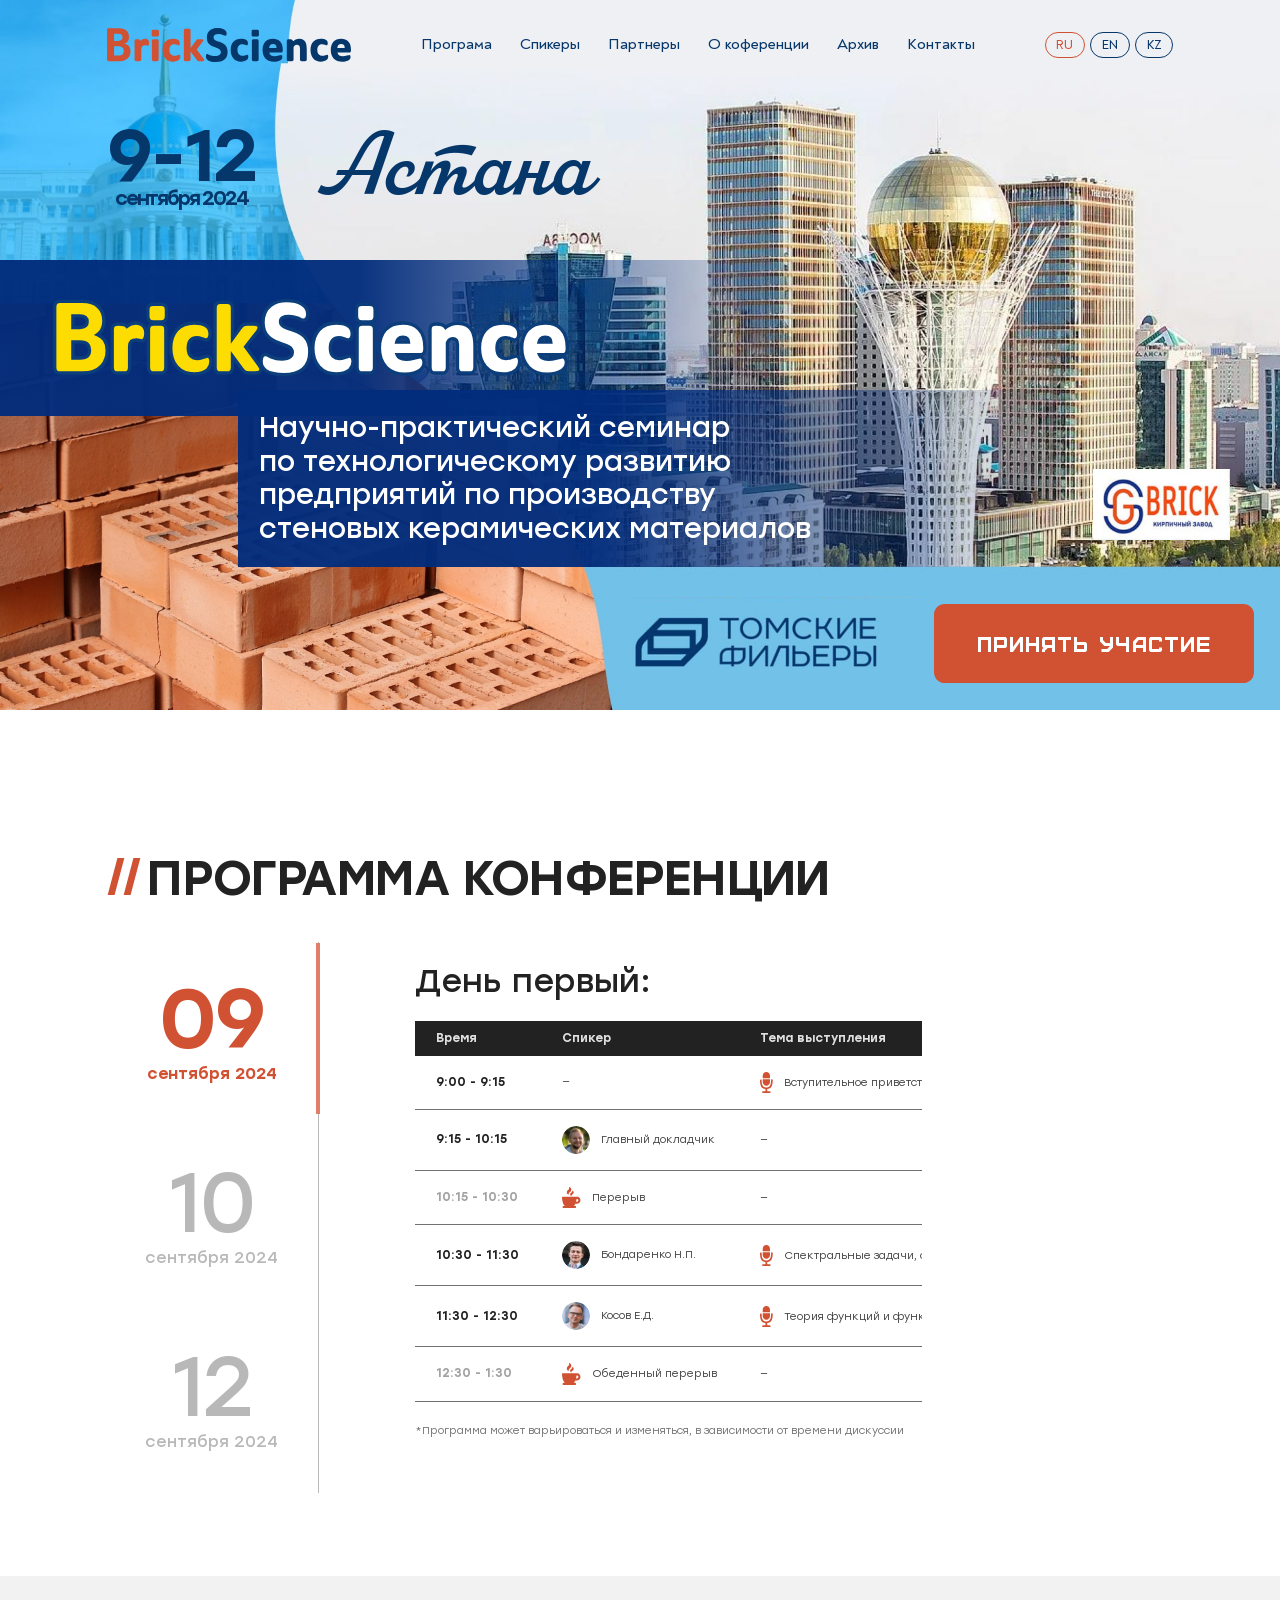
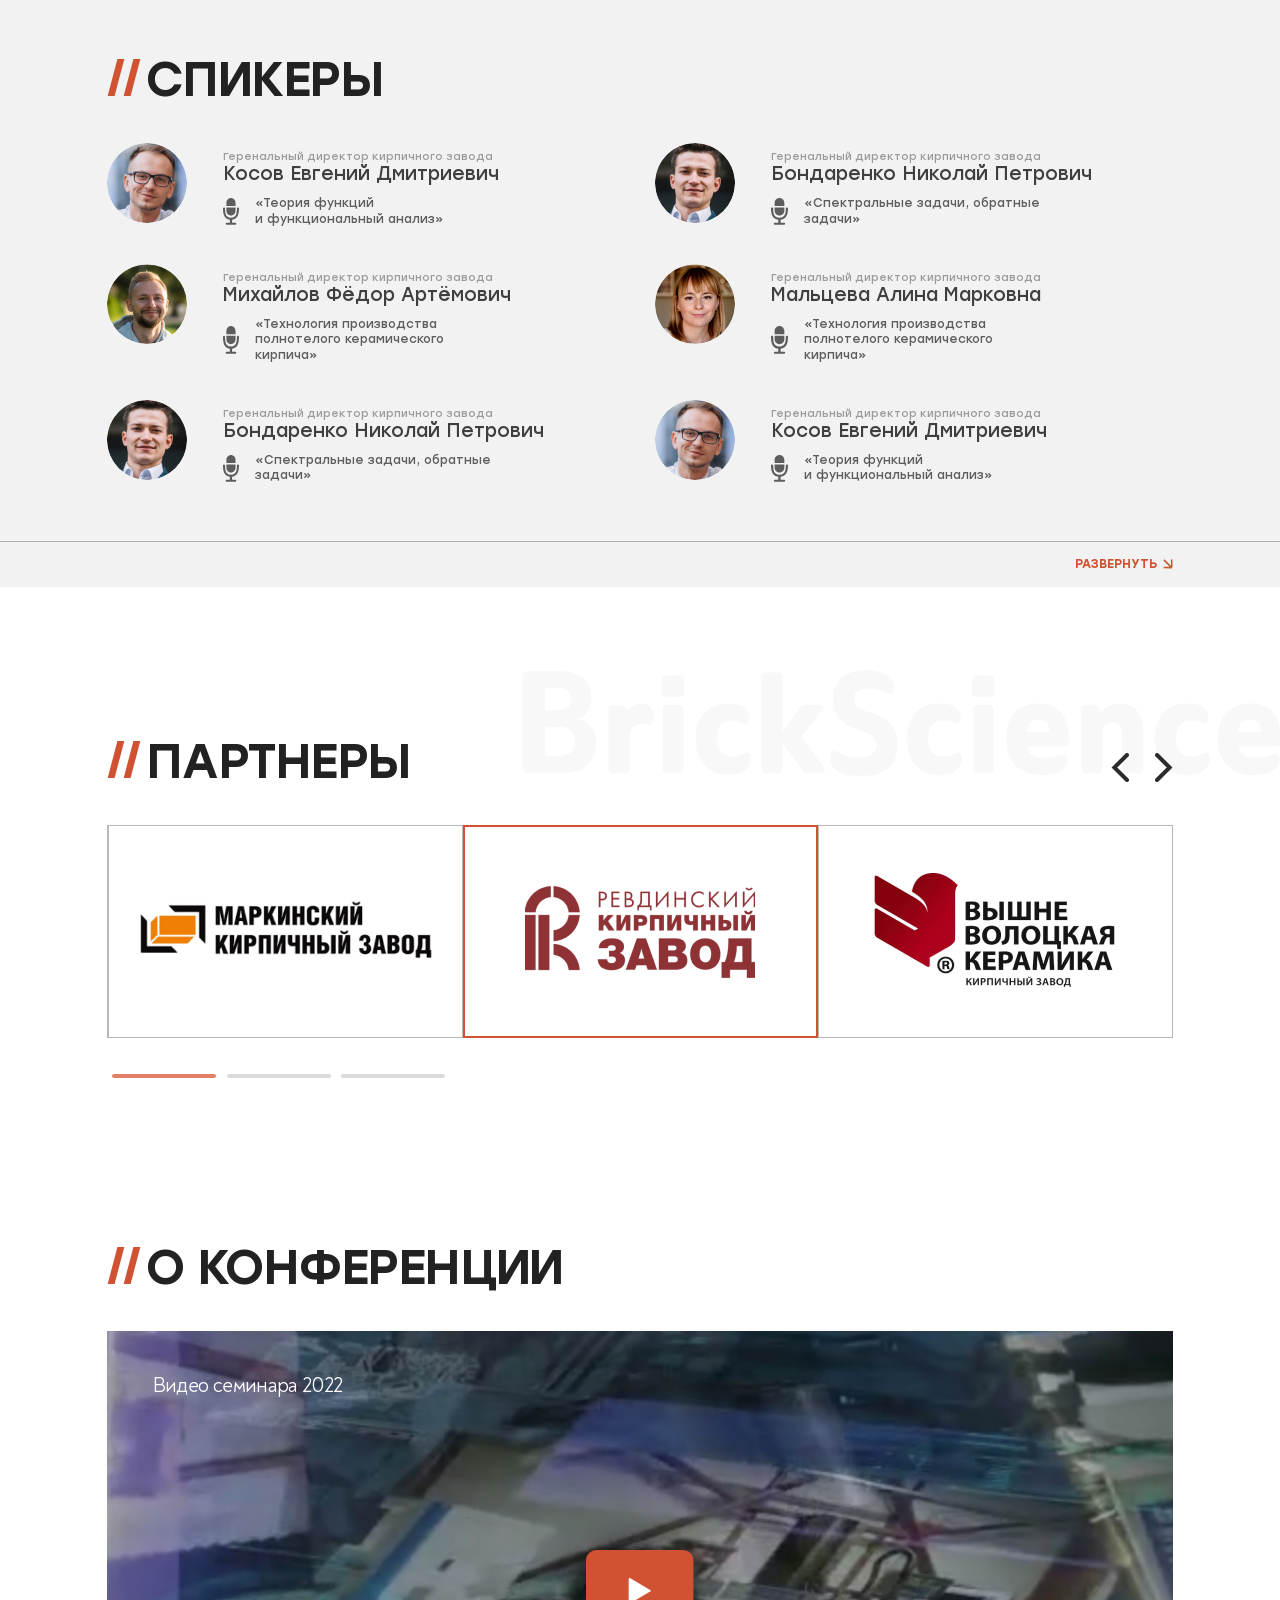
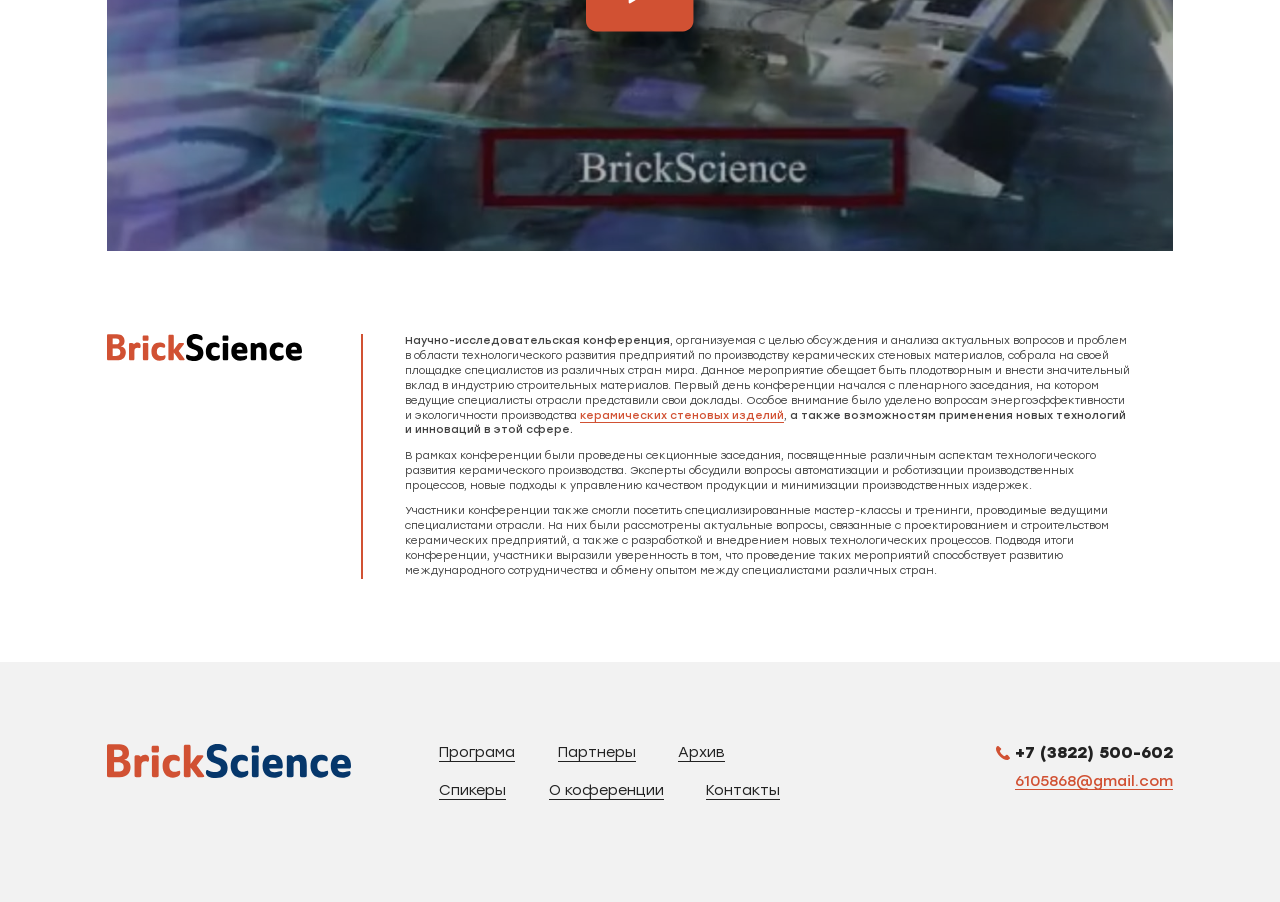
==== index.html @ 784b458c "Add files via upload" ====
<!DOCTYPE html>
<!--[if lt IE 7]><html lang="ru" class="lt-ie9 lt-ie8 lt-ie7"><![endif]-->
<!--[if IE 7]><html lang="ru" class="lt-ie9 lt-ie8"><![endif]-->
<!--[if IE 8]><html lang="ru" class="lt-ie9"><![endif]-->
<!--[if gt IE 8]><!-->
<html lang="ru">
<!--<![endif]-->
<head>
	<meta charset="utf-8" />
	<title>Заголовок</title>
	<meta http-equiv="X-UA-Compatible" content="IE=edge" />
	<meta name="viewport" content="width=device-width, initial-scale=1.0" />
	<meta name="format-detection" content="telephone=no" />
	<link rel="shortcut icon" href="favicon.png" />
	<link rel="stylesheet" href="libs/bootstrap/bootstrap-grid.css" />
	<link rel="stylesheet" href="libs/fontawesome-free-5.12.0-web/css/all.min.css" />
	<link rel="stylesheet" href="libs/fancybox-master/dist/jquery.fancybox.min.css" />
	<link rel="stylesheet" href="libs/slick-1.5.9/slick/slick.css" />
	<link rel="stylesheet" href="libs/slick-1.5.9/slick/slick-theme.css" />
	<link rel="stylesheet" href="css/fonts.css" />
	<link rel="stylesheet" href="css/main.css?ver=1.1" />
	<link rel="stylesheet" href="css/media.css?ver=1.1" />
</head>
<body>

	<div class="wrapper">

		<header class="header default">
			<div class="container">
				<div class="header__wrapper">
					<a href="#" class="logo">
						<img src="img/logo.svg" alt="alt">
					</a>
					<ul class="menu">
						<li><a href="#">Програма</a></li>
						<li><a href="#">Спикеры</a></li>
						<li><a href="#">Партнеры</a></li>
						<li><a href="#">О коференции</a></li>
						<li><a href="#">Архив</a></li>
						<li><a href="#">Контакты</a></li>
					</ul>
					<ul class="list-languages">
						<li class="active"><a href="#">ru</a></li>
						<li><a href="#">en</a></li>
						<li><a href="#">kz</a></li>
					</ul>
					<span class='sandwich'>
						<span class='sw-topper'></span>
						<span class='sw-bottom'></span>
						<span class='sw-footer'></span>
					</span>
				</div>
			</div>
			<div class="menu-mobile">
				<ul class="menu">
					<li><a href="#">Програма</a></li>
					<li><a href="#">Спикеры</a></li>
					<li><a href="#">Партнеры</a></li>
					<li><a href="#">О коференции</a></li>
					<li><a href="#">Архив</a></li>
					<li><a href="#">Контакты</a></li>
				</ul>
				<ul class="list-languages">
					<li class="active"><a href="#">ru</a></li>
					<li><a href="#">en</a></li>
					<li><a href="#">kz</a></li>
				</ul>
			</div>
			<div class="menu-overlay"></div>
		</header>

		<section class="billbord">
			<div class="container">
				<div class="billbord__head">
					<div class="billbord__date">9-12 <span>сентября 2024</span></div>
					<h1 class="billbord__name">Астана</h1>
				</div>
				<div class="billbord__logo">
					<img src="img/logo_big.svg" alt="alt">
				</div>
				<div class="billbord__info">Научно-практический семинар <br>по технологическому развитию предприятий по производству стеновых керамических материалов</div>
				<div class="billbord__bottom">
					<div class="billbord__icon">
						<img src="img/logo_billbord.png" alt="alt">
					</div>
					<a href="#" class="btn-main">Принять участие</a>
				</div>
				<div class="billbord__img">
					<img src="img/logo_min.png" alt="alt">
				</div>
			</div>
		</section>

		<section class="program">
			<div class="container">
				<h2 class="title-section">программа конференции</h2>
				<div class="row">
					<div class="col-md-3">
						<div class="wrap-nav">
							<ul class="slider-nav-program">
								<li>
									<div class="item-data">09 <span>сентября 2024</span></div>
								</li>
								<li>
									<div class="item-data">10 <span>сентября 2024</span></div>
								</li>
								<li>
									<div class="item-data">12 <span>сентября 2024</span></div>
								</li>
								<li>
									<div class="item-data">14 <span>сентября 2024</span></div>
								</li>
								<li>
									<div class="item-data">16 <span>сентября 2024</span></div>
								</li>
							</ul>
						</div>
					</div>
					<div class="col-md-9">
						<ul class="slider-for-program">
							<li>
								<div class="item-program">
									<div class="title-main">День первый:</div>
									<div class="table-wrap">
										<table>
											<thead>
												<tr>
													<th>Время</th>
													<th>Спикер</th>
													<th>Тема выступления</th>
												</tr>
											</thead>
											<tbody>
												<tr>
													<td>9:00 - 9:15</td>
													<td>—</td>
													<td><img src="img/ic_td1.svg" alt="alt">Вступительное приветствие</td>
												</tr>
												<tr>
													<td>9:15 - 10:15</td>
													<td><div class="image-td"><img src="img/img_td1.jpg" alt="alt"></div>Главный докладчик</td>
													<td>—</td>
												</tr>
												<tr>
													<td class="disabled-td">10:15 - 10:30</td>
													<td><img src="img/ic_td2.svg" alt="alt">Перерыв</td>
													<td>—</td>
												</tr>
												<tr>
													<td>10:30 - 11:30</td>
													<td><div class="image-td"><img src="img/img_td2.jpg" alt="alt"></div>Бондаренко Н.П.</td>
													<td><img src="img/ic_td1.svg" alt="alt">Спектральные задачи, обратные задачи</td>
												</tr>
												<tr>
													<td>11:30 - 12:30</td>
													<td><div class="image-td"><img src="img/img_td3.jpg" alt="alt"></div>Косов Е.Д.</td>
													<td><img src="img/ic_td1.svg" alt="alt">Теория функций и функциональный анализ</td>
												</tr>
												<tr>
													<td class="disabled-td">12:30 - 1:30</td>
													<td><img src="img/ic_td2.svg" alt="alt">Обеденный перерыв</td>
													<td>—</td>
												</tr>
											</tbody>
										</table>
									</div>
									<div class="descr-table">*Программа может варьироваться и изменяться, в зависимости от времени дискуссии </div>
								</div>
							</li>
							<li>
								<div class="item-program">
									<div class="title-main">День первый:</div>
									<div class="table-wrap">
										<table>
											<thead>
												<tr>
													<th>Время</th>
													<th>Спикер</th>
													<th>Тема выступления</th>
												</tr>
											</thead>
											<tbody>
												<tr>
													<td>9:00 - 9:15</td>
													<td>—</td>
													<td><img src="img/ic_td1.svg" alt="alt">Вступительное приветствие</td>
												</tr>
												<tr>
													<td>9:15 - 10:15</td>
													<td><div class="image-td"><img src="img/img_td1.jpg" alt="alt"></div>Главный докладчик</td>
													<td>—</td>
												</tr>
												<tr>
													<td class="disabled-td">10:15 - 10:30</td>
													<td><img src="img/ic_td2.svg" alt="alt">Перерыв</td>
													<td>—</td>
												</tr>
												<tr>
													<td>10:30 - 11:30</td>
													<td><div class="image-td"><img src="img/img_td2.jpg" alt="alt"></div>Бондаренко Н.П.</td>
													<td><img src="img/ic_td1.svg" alt="alt">Спектральные задачи, обратные задачи</td>
												</tr>
												<tr>
													<td>11:30 - 12:30</td>
													<td><div class="image-td"><img src="img/img_td3.jpg" alt="alt"></div>Косов Е.Д.</td>
													<td><img src="img/ic_td1.svg" alt="alt">Теория функций и функциональный анализ</td>
												</tr>
												<tr>
													<td class="disabled-td">12:30 - 1:30</td>
													<td><img src="img/ic_td2.svg" alt="alt">Обеденный перерыв</td>
													<td>—</td>
												</tr>
											</tbody>
										</table>
									</div>
									<div class="descr-table">*Программа может варьироваться и изменяться, в зависимости от времени дискуссии </div>
								</div>
							</li>
							<li>
								<div class="item-program">
									<div class="title-main">День первый:</div>
									<div class="table-wrap">
										<table>
											<thead>
												<tr>
													<th>Время</th>
													<th>Спикер</th>
													<th>Тема выступления</th>
												</tr>
											</thead>
											<tbody>
												<tr>
													<td>9:00 - 9:15</td>
													<td>—</td>
													<td><img src="img/ic_td1.svg" alt="alt">Вступительное приветствие</td>
												</tr>
												<tr>
													<td>9:15 - 10:15</td>
													<td><div class="image-td"><img src="img/img_td1.jpg" alt="alt"></div>Главный докладчик</td>
													<td>—</td>
												</tr>
												<tr>
													<td class="disabled-td">10:15 - 10:30</td>
													<td><img src="img/ic_td2.svg" alt="alt">Перерыв</td>
													<td>—</td>
												</tr>
												<tr>
													<td>10:30 - 11:30</td>
													<td><div class="image-td"><img src="img/img_td2.jpg" alt="alt"></div>Бондаренко Н.П.</td>
													<td><img src="img/ic_td1.svg" alt="alt">Спектральные задачи, обратные задачи</td>
												</tr>
												<tr>
													<td>11:30 - 12:30</td>
													<td><div class="image-td"><img src="img/img_td3.jpg" alt="alt"></div>Косов Е.Д.</td>
													<td><img src="img/ic_td1.svg" alt="alt">Теория функций и функциональный анализ</td>
												</tr>
												<tr>
													<td class="disabled-td">12:30 - 1:30</td>
													<td><img src="img/ic_td2.svg" alt="alt">Обеденный перерыв</td>
													<td>—</td>
												</tr>
											</tbody>
										</table>
									</div>
									<div class="descr-table">*Программа может варьироваться и изменяться, в зависимости от времени дискуссии </div>
								</div>
							</li>
							<li>
								<div class="item-program">
									<div class="title-main">День первый:</div>
									<div class="table-wrap">
										<table>
											<thead>
												<tr>
													<th>Время</th>
													<th>Спикер</th>
													<th>Тема выступления</th>
												</tr>
											</thead>
											<tbody>
												<tr>
													<td>9:00 - 9:15</td>
													<td>—</td>
													<td><img src="img/ic_td1.svg" alt="alt">Вступительное приветствие</td>
												</tr>
												<tr>
													<td>9:15 - 10:15</td>
													<td><div class="image-td"><img src="img/img_td1.jpg" alt="alt"></div>Главный докладчик</td>
													<td>—</td>
												</tr>
												<tr>
													<td class="disabled-td">10:15 - 10:30</td>
													<td><img src="img/ic_td2.svg" alt="alt">Перерыв</td>
													<td>—</td>
												</tr>
												<tr>
													<td>10:30 - 11:30</td>
													<td><div class="image-td"><img src="img/img_td2.jpg" alt="alt"></div>Бондаренко Н.П.</td>
													<td><img src="img/ic_td1.svg" alt="alt">Спектральные задачи, обратные задачи</td>
												</tr>
												<tr>
													<td>11:30 - 12:30</td>
													<td><div class="image-td"><img src="img/img_td3.jpg" alt="alt"></div>Косов Е.Д.</td>
													<td><img src="img/ic_td1.svg" alt="alt">Теория функций и функциональный анализ</td>
												</tr>
												<tr>
													<td class="disabled-td">12:30 - 1:30</td>
													<td><img src="img/ic_td2.svg" alt="alt">Обеденный перерыв</td>
													<td>—</td>
												</tr>
											</tbody>
										</table>
									</div>
									<div class="descr-table">*Программа может варьироваться и изменяться, в зависимости от времени дискуссии </div>
								</div>
							</li>
							<li>
								<div class="item-program">
									<div class="title-main">День первый:</div>
									<div class="table-wrap">
										<table>
											<thead>
												<tr>
													<th>Время</th>
													<th>Спикер</th>
													<th>Тема выступления</th>
												</tr>
											</thead>
											<tbody>
												<tr>
													<td>9:00 - 9:15</td>
													<td>—</td>
													<td><img src="img/ic_td1.svg" alt="alt">Вступительное приветствие</td>
												</tr>
												<tr>
													<td>9:15 - 10:15</td>
													<td><div class="image-td"><img src="img/img_td1.jpg" alt="alt"></div>Главный докладчик</td>
													<td>—</td>
												</tr>
												<tr>
													<td class="disabled-td">10:15 - 10:30</td>
													<td><img src="img/ic_td2.svg" alt="alt">Перерыв</td>
													<td>—</td>
												</tr>
												<tr>
													<td>10:30 - 11:30</td>
													<td><div class="image-td"><img src="img/img_td2.jpg" alt="alt"></div>Бондаренко Н.П.</td>
													<td><img src="img/ic_td1.svg" alt="alt">Спектральные задачи, обратные задачи</td>
												</tr>
												<tr>
													<td>11:30 - 12:30</td>
													<td><div class="image-td"><img src="img/img_td3.jpg" alt="alt"></div>Косов Е.Д.</td>
													<td><img src="img/ic_td1.svg" alt="alt">Теория функций и функциональный анализ</td>
												</tr>
												<tr>
													<td class="disabled-td">12:30 - 1:30</td>
													<td><img src="img/ic_td2.svg" alt="alt">Обеденный перерыв</td>
													<td>—</td>
												</tr>
											</tbody>
										</table>
									</div>
									<div class="descr-table">*Программа может варьироваться и изменяться, в зависимости от времени дискуссии </div>
								</div>
							</li>
						</ul>
					</div>
				</div>
			</div>
		</section>

		<section class="speakers">
			<div class="container">
				<h2 class="title-section">СПИКЕРЫ</h2>
				<div class="row">
					<div class="col-md-6">
						<div class="item-speaker">
							<div class="item-speaker__image">
								<img src="img/speaker1.jpg" alt="alt">
							</div>
							<div class="item-speaker__content">
								<div class="item-speaker__descr">Геренальный директор кирпичного завода</div>
								<div class="item-speaker__title">Косов Евгений Дмитриевич</div>
								<div class="item-speaker__info"><img src="img/ic_speaker.svg" alt="alt">«Теория функций <br>и функциональный анализ»</div>
							</div>
						</div>
					</div>
					<div class="col-md-6">
						<div class="item-speaker">
							<div class="item-speaker__image">
								<img src="img/speaker2.jpg" alt="alt">
							</div>
							<div class="item-speaker__content">
								<div class="item-speaker__descr">Геренальный директор кирпичного завода</div>
								<div class="item-speaker__title">Бондаренко Николай Петрович</div>
								<div class="item-speaker__info"><img src="img/ic_speaker.svg" alt="alt">«Спектральные задачи, обратные задачи»</div>
							</div>
						</div>
					</div>
					<div class="col-md-6">
						<div class="item-speaker">
							<div class="item-speaker__image">
								<img src="img/speaker3.jpg" alt="alt">
							</div>
							<div class="item-speaker__content">
								<div class="item-speaker__descr">Геренальный директор кирпичного завода</div>
								<div class="item-speaker__title">Михайлов Фёдор Артёмович</div>
								<div class="item-speaker__info"><img src="img/ic_speaker.svg" alt="alt">«Технология производства полнотелого керамического кирпича»</div>
							</div>
						</div>
					</div>
					<div class="col-md-6">
						<div class="item-speaker">
							<div class="item-speaker__image">
								<img src="img/speaker4.jpg" alt="alt">
							</div>
							<div class="item-speaker__content">
								<div class="item-speaker__descr">Геренальный директор кирпичного завода</div>
								<div class="item-speaker__title">Мальцева Алина Марковна</div>
								<div class="item-speaker__info"><img src="img/ic_speaker.svg" alt="alt">«Технология производства полнотелого керамического кирпича»</div>
							</div>
						</div>
					</div>
					<div class="col-md-6">
						<div class="item-speaker">
							<div class="item-speaker__image">
								<img src="img/speaker2.jpg" alt="alt">
							</div>
							<div class="item-speaker__content">
								<div class="item-speaker__descr">Геренальный директор кирпичного завода</div>
								<div class="item-speaker__title">Бондаренко Николай Петрович</div>
								<div class="item-speaker__info"><img src="img/ic_speaker.svg" alt="alt">«Спектральные задачи, обратные задачи»</div>
							</div>
						</div>
					</div>
					<div class="col-md-6">
						<div class="item-speaker">
							<div class="item-speaker__image">
								<img src="img/speaker1.jpg" alt="alt">
							</div>
							<div class="item-speaker__content">
								<div class="item-speaker__descr">Геренальный директор кирпичного завода</div>
								<div class="item-speaker__title">Косов Евгений Дмитриевич</div>
								<div class="item-speaker__info"><img src="img/ic_speaker.svg" alt="alt">«Теория функций <br>и функциональный анализ»</div>
							</div>
						</div>
					</div>
				</div>
			</div>
			<div class="bottom-button">
				<div class="container">
					<a href="#" class="btn-more">Развернуть <img src="img/link.svg" alt="alt"></a>
				</div>
			</div>
		</section>

		<section class="partners">
			<div class="container">
				<h2 class="title-section">партнеры</h2>
				<ul class="slider-partners">
					<li>
						<div class="item-partner">
							<img src="img/partner1.png" alt="alt">
						</div>
					</li>
					<li>
						<div class="item-partner">
							<img src="img/partner2.png" alt="alt">
						</div>
					</li>
					<li>
						<div class="item-partner">
							<img src="img/partner3.png" alt="alt">
						</div>
					</li>
					<li>
						<div class="item-partner">
							<img src="img/partner1.png" alt="alt">
						</div>
					</li>
					<li>
						<div class="item-partner">
							<img src="img/partner2.png" alt="alt">
						</div>
					</li>
					<li>
						<div class="item-partner">
							<img src="img/partner3.png" alt="alt">
						</div>
					</li>
					<li>
						<div class="item-partner">
							<img src="img/partner1.png" alt="alt">
						</div>
					</li>
					<li>
						<div class="item-partner">
							<img src="img/partner2.png" alt="alt">
						</div>
					</li>
					<li>
						<div class="item-partner">
							<img src="img/partner3.png" alt="alt">
						</div>
					</li>
				</ul>
			</div>
		</section>

		<section class="about">
			<div class="container">
				<h2 class="title-section">о конференции</h2>
				<div class="video-main">
					<div class="video-main__title">Видео семинара 2022 </div>
					<img src="img/video1.jpg" alt="alt">
					<iframe width="560" height="315" src="https://www.youtube.com/embed/bTqVqk7FSmY?si=MZkNi3_tZo5AEGob" title="YouTube video player" frameborder="0" allow="accelerometer; autoplay; clipboard-write; encrypted-media; gyroscope; picture-in-picture; web-share" referrerpolicy="strict-origin-when-cross-origin" allowfullscreen></iframe>
				</div>
				<div class="row">
					<div class="col-md-3">
						<div class="about__logo">
							<img src="img/logo_about.svg" alt="alt">
						</div>
					</div>
					<div class="col-md-9">
						<div class="about__text">
							<p><strong>Научно-исследовательская конференция,</strong> организуемая с целью обсуждения и анализа актуальных вопросов и проблем в области технологического развития предприятий по производству керамических стеновых материалов, собрала на своей площадке специалистов из различных стран мира. Данное мероприятие обещает быть плодотворным и внести значительный вклад в индустрию строительных материалов. Первый день конференции начался с пленарного заседания, на котором ведущие специалисты отрасли представили свои доклады. Особое внимание было уделено вопросам энергоэффективности и экологичности производства <a href="#">керамических стеновых изделий</a>, <strong>а также возможностям применения новых технологий и инноваций в этой сфере.</strong></p>
							<p>В рамках конференции были проведены секционные заседания, посвященные различным аспектам технологического развития керамического производства. Эксперты обсудили вопросы автоматизации и роботизации производственных процессов, новые подходы к управлению качеством продукции и минимизации производственных издержек.</p>
							<p>Участники конференции также смогли посетить специализированные мастер-классы и тренинги, проводимые ведущими специалистами отрасли. На них были рассмотрены актуальные вопросы, связанные с проектированием и строительством керамических предприятий, а также с разработкой и внедрением новых технологических процессов. Подводя итоги конференции, участники выразили уверенность в том, что проведение таких мероприятий способствует развитию международного сотрудничества и обмену опытом между специалистами различных стран.</p>
						</div>
					</div>
				</div>
			</div>
		</section>

		<footer class="footer">
			<div class="container">
				<div class="row">
					<div class="col-md-4">
						<a href="#" class="footer__logo">
							<img src="img/logo_footer.svg" alt="alt">
						</a>
					</div>
					<div class="col-md-5">
						<ul class="footer__nav">
							<li><a href="#">Програма</a></li>
							<li><a href="#">Партнеры</a></li>
							<li><a href="#">Архив</a></li>
							<li><a href="#">Спикеры</a></li>
							<li><a href="#">О коференции</a></li>
							<li><a href="#">Контакты</a></li>
						</ul>
					</div>
					<div class="col-md-3">
						<div class="footer__contacts">
							<a href="tel:+73822500602" class="phone-main"><img src="img/tel.svg" alt="alt">+7 (3822) 500-602</a>
							<a href="mailto:6105868@gmail.com" class="mail-main">6105868@gmail.com</a>
						</div>
					</div>
				</div>
			</div>
		</footer>
		
	</div>

	<!--[if lt IE 9]>
	<script src="libs/html5shiv/es5-shim.min.js"></script>
	<script src="libs/html5shiv/html5shiv.min.js"></script>
	<script src="libs/html5shiv/html5shiv-printshiv.min.js"></script>
	<script src="libs/respond/respond.min.js"></script>
	<![endif]-->
	<script src="libs/jquery/jquery-3.6.0.min.js"></script>
	<script src="libs/jquery-mousewheel/jquery.mousewheel.min.js"></script>
	<script src="libs/fancybox-master/dist/jquery.fancybox.min.js"></script>
	<script src="libs/slick-1.5.9/slick/slick.min.js"></script>
	<script src="libs/scroll2id/PageScroll2id.min.js"></script>
	<script src="libs/mask/jquery.maskedinput.js"></script>
	<script src="libs/jQueryFormStyler-master/jquery.formstyler.min.js"></script>
	<script src="js/common.js?ver=1.1"></script>
	<!-- Yandex.Metrika counter --><!-- /Yandex.Metrika counter -->
	<!-- Google Analytics counter --><!-- /Google Analytics counter -->
</body>
</html>
---- css/fonts.css ----
@font-face {
    font-family: 'Stolzl';
    src: local('Stolzl Book'), local('Stolzl-Book'),
        url('../fonts/Stolzl-Book.woff2') format('woff2'),
        url('../fonts/Stolzl-Book.woff') format('woff'),
        url('../fonts/Stolzl-Book.ttf') format('truetype');
    font-weight: 300;
    font-style: normal;
  }
  @font-face {
    font-family: 'Stolzl';
    src: local('Stolzl Regular'), local('Stolzl-Regular'),
        url('../fonts/Stolzl-Regular.woff2') format('woff2'),
        url('../fonts/Stolzl-Regular.woff') format('woff'),
        url('../fonts/Stolzl-Regular.ttf') format('truetype');
    font-weight: 400;
    font-style: normal;
  }
  @font-face {
    font-family: 'Stolzl';
    src: local('Stolzl Medium'), local('Stolzl-Medium'),
        url('../fonts/Stolzl-Medium.woff2') format('woff2'),
        url('../fonts/Stolzl-Medium.woff') format('woff'),
        url('../fonts/Stolzl-Medium.ttf') format('truetype');
    font-weight: 500;
    font-style: normal;
  }
  @font-face {
    font-family: 'Stolzl';
    src: local('Stolzl Bold'), local('Stolzl-Bold'),
        url('../fonts/Stolzl-Bold.woff2') format('woff2'),
        url('../fonts/Stolzl-Bold.woff') format('woff'),
        url('../fonts/sStolzl-Bold.ttf') format('truetype');
    font-weight: 700;
    font-style: normal;
  }

  @font-face {
    font-family: 'Oktyabrina script';
    src: local('Oktyabrina-script'), local('Oktyabrina-script'),
        url('../fonts/Oktyabrina-script.woff2') format('woff2'),
        url('../fonts/Oktyabrina-script.woff') format('woff'),
        url('../fonts/Oktyabrina-script.ttf') format('truetype');
    font-weight: 700;
    font-style: normal;
  }
  @font-face {
    font-family: 'Furore';
    src: local('Furore Regular'), local('Furore-Regular'),
        url('../fonts/Furore.woff2') format('woff2'),
        url('../fonts/Furore.woff') format('woff'),
        url('../fonts/Furore.ttf') format('truetype');
    font-weight: 400;
    font-style: normal;
  }
  @font-face {
    font-family: 'Noah';
    src: local('Noah Regular'), local('Noah-Regular'),
        url('../fonts/Noah-Regular.woff2') format('woff2'),
        url('../fonts/Noah-Regular.woff') format('woff'),
        url('../fonts/Noah-Regular.ttf') format('truetype');
    font-weight: 400;
    font-style: normal;
  }
  @font-face {
    font-family: 'Noah';
    src: local('Noah Medium'), local('Noah-Medium'),
        url('../fonts/Noah-Medium.woff2') format('woff2'),
        url('../fonts/Noah-Medium.woff') format('woff'),
        url('../fonts/Noah-Medium.ttf') format('truetype');
    font-weight: 500;
    font-style: normal;
  }
---- css/main.css ----
*::-webkit-input-placeholder {
	color: #666;
	opacity: 1;
}
*:-moz-placeholder {
	color: #666;
	opacity: 1;
}
*::-moz-placeholder {
	color: #666;
	opacity: 1;
}
*:-ms-input-placeholder {
	color: #666;
	opacity: 1;
}

body input:focus:required:invalid,
body textarea:focus:required:invalid {
	
}
body input:required:valid,
body textarea:required:valid {
	
}
body {
	font-family: 'Stolzl';
	font-size: 0.833vw;
	line-height: 140%;
	color: #222;
	overflow-x: hidden;
	margin: 0;
	background-color: #fff;
}
button {
	cursor: pointer;
}
button, input, optgroup, select, textarea {
	font-family: inherit;
}
input {
-webkit-appearance: none;
-moz-appearance: none;
appearance: none;
}
button,
textarea,
input.text,
input[type="text"],
input[type="button"],
input[type="submit"] {
  -webkit-appearance: none;
}
a, button, input, img {
	transition: all 0.3s;
}
h1,h2,h3,h4,h5,h6 {
	padding: 0;
	margin: 0;
	font-weight: normal;
}
.wrapper {
	overflow: hidden;
}
a {
	text-decoration: none;
	outline: none;
}
* {
	outline: none !important;
}
ul {
	padding: 0;
	margin: 0;
}
ul li {
	list-style-type: none;
	outline: none;
}
img {
	outline: none;
	display: block;
}
p {
	padding: 0;
	margin: 0;
}
form {
	margin: 0;
}

.container {
    max-width: 84.896vw;
	padding: 0 0.781vw;
}
.billbord {
	padding-top: 8.6vw;
	min-height: 55.469vw;
	background-image: url(../img/billbord.jpg);
	background-repeat: no-repeat;
	background-position: center;
	background-size: cover;
	position: relative;
}
.billbord__head {
	margin-bottom: 3vw;
	display: flex;
	align-items: center;
}
.billbord__date {
	font-size: 5.729vw;
	margin-right: 4.635vw;
	line-height: 90%;
	text-align: center;
	letter-spacing: -0.03em;
	font-weight: 500;
	color: #06376b;
}
.billbord__date span {
	font-size: 1.563vw;
	line-height: 1.667vw;
	display: block;
}
.billbord__name {
	font-size: 7.292vw;
	line-height: 120%;
	color: #06376b;
	font-family: 'Oktyabrina script';
}
.billbord__logo {
	padding: 3.021vw 4.479vw;
	max-width: 63.75vw;
	margin-left: -8.646vw;
	background: linear-gradient(90deg, rgba(1, 44, 124, 0.96) 44.5%, rgba(0, 44, 126, 0) 100%);
}
.billbord__logo img {
	width: 40.26vw;
	height: auto;
}
.billbord__info {
	font-size: 2.188vw;
	padding: 1.667vw;
	padding-right: 15.781vw;
	margin-left: 10.26vw;
	margin-top: -2.031vw;
	max-width: 64.063vw;
	line-height: 120%;
	color: #fff;
	background: linear-gradient(90deg, rgba(1, 44, 124, 0.96) 44.5%, rgba(0, 44, 126, 0) 100%);
}
.billbord__bottom {
	margin-left: 41vw;
	margin-top: 2.396vw;
	display: flex;
	align-items: center;
}
.btn-main {
	font-size: 1.667vw;
	padding: 0 3.333vw;
	height: 6.198vw;
	background: #d15133;
	border-radius: 0.833vw;
	line-height: 110%;
	letter-spacing: 0.05em;
	text-transform: uppercase;
	text-align: center;
	color: #fff;
	display: inline-flex;
	align-items: center;
	justify-content: center;
	text-align: center;
	font-family: 'Furore';
}
.btn-main:hover {
	background: #9d1e00;
}
.billbord__bottom .btn-main {
	flex: none;
}
.billbord__icon {
	margin-right: 1vw;
}
.billbord__icon img {
	width: 22.656vw;
	height: auto;
}
.billbord__img {
	right: 3.906vw;
	bottom: 13.281vw;
	position: absolute;
}
.billbord__img img {
	width: 10.677vw;
}

.header {
	padding: 2.188vw 0;
	top: 0;
	left: 0;
	width: 100%;
	position: fixed;
	z-index: 1000;
	font-family: 'Noah';
	transition: all 0.5s;
}
.header.fixed {
	padding: 1.5vw 0;
	background: #fff;
}
.header__wrapper {
	display: flex;
	align-items: center;
	justify-content: space-between;
}
.logo img {
	width: 19.115vw;
	height: auto;
}
.menu {
	font-size: 1.25vw;
	line-height: 110%;
	font-weight: 500;
	display: flex;
	align-items: center;
}
.menu li {
	padding: 0 1.094vw;
}
.menu a {
	color: #06376b;
	border-bottom: 1px transparent solid;
}
.menu .active a,
.menu a:hover {
	color: #d15133;
	border-color: #d15133;
}
.list-languages {
	display: flex;
	align-items: center;
}
.list-languages li {
	margin-right: 0.417vw;
}
.list-languages li:last-child {
	margin-right: 0;
}
.list-languages li a {
	border: 0.104vw solid #06376b;
	border-radius: 1.667vw;
	padding: 0 0.833vw;
	height: 1.979vw;
	display: flex;
	align-items: center;
	justify-content: center;
	text-align: center;
	font-size: 1.042vw;
	line-height: 110%;
	text-transform: uppercase;
	font-weight: 500;
	color: #06376b;
}
.list-languages li a:hover,
.list-languages li.active a {
	color: #d15133;
	border-color: #d15133;
}

.program {
	padding-top: 11.458vw;
	padding-bottom: 6.458vw;
}
.title-section {
	font-size: 3.75vw;
	line-height: 88%;
	letter-spacing: -0.03em;
	text-transform: uppercase;
	color: #222;
	font-weight: 500;
}
.title-section::before {
	margin-right: 0.521vw;
	content: "//";
	color: #d15133;
}
.program .title-section {
	margin-bottom: 3.333vw;
}
.item-data {
	font-size: 6.458vw;
	padding: 2.448vw 2.604vw;
	line-height: 110%;
	margin-bottom: 0.833vw;
	letter-spacing: -0.02em;
	text-transform: uppercase;
	color: rgba(34, 34, 34, 0.32);
	text-align: center;
	cursor: pointer;
	transition: all 0.3s;
	border-right: 0.313vw solid transparent;
}
.item-data span {
	font-size: 1.25vw;
	line-height: 110%;
	display: block;
	width: 100%;
	letter-spacing: normal;
	text-transform: none;
}
.slick-current .item-data {
	color: #d15133;
	font-weight: 500;
	border-color: #e17f68;
}
.item-data:hover {
	color: #d15133;
}
.wrap-nav {
	max-width: 16.719vw;
	min-height: 100%;
	position: relative;
}
.wrap-nav::after {
	position: absolute;
	display: block;
	content: " ";
	width: 0.052vw;
	height: 100%;
	right: 0.156vw;
	top: 0;
	background: rgba(34, 34, 34, 0.32);
	z-index: -1;
}
.title-main {
	font-size: 2.5vw;
	line-height: 110%;
}
.table-wrap {
	padding-bottom: 0.521vw;
	overflow: auto;
}
.table-wrap table {
	width: auto;
	white-space: nowrap;
	border-spacing: 0;
}
.table-wrap td {
	padding: 1.25vw 1.667vw;
	border-bottom: 0.104vw solid rgba(34, 34, 34, 0.64);
	color: rgba(34, 34, 34, 0.86);
	line-height: 110%;
	font-weight: 300;
}
.table-wrap td:first-child {
	font-size: 0.938vw;
	line-height: 110%;
	color: #222;
	font-weight: 500;
}
.table-wrap td.disabled-td {
	color: rgba(34, 34, 34, 0.42) !important;
}
.table-wrap td img {
	height: 1.667vw;
	margin-right: 0.833vw;
	width: auto;
	display: inline-block;
	vertical-align: middle;
}
.table-wrap th {
	padding: 0.833vw 1.667vw;
	font-size: 0.938vw;
	line-height: 110%;
	color: rgba(255, 255, 255, 0.86);
	text-align: left;
	background: #222;
	font-weight: 500;
}
.item-program {
	margin-top: 1.667vw;
	margin-left: 2.604vw;
	max-width: 39.583vw;
}
.item-program .title-main {
	margin-bottom: 1.719vw;
}
.table-wrap::-webkit-scrollbar {
	-webkit-appearance: none;
}
.table-wrap::-webkit-scrollbar:vertical {
	width: 0.26vw;
}
.table-wrap::-webkit-scrollbar:horizontal {
	height: 0.26vw;
}
.table-wrap::-webkit-scrollbar-thumb {
	background-color: #222;
	border-radius: 0.521vw;
}
.table-wrap::-webkit-scrollbar-track {
	border-radius: 0.521vw;
	background-color: #ccc;
}
.image-td {
	width: 2.188vw;
	height: 2.188vw;
	margin-right: 0.833vw;
	display: inline-block;
	vertical-align: middle;
}
.image-td img {
	width: 100% !important;
	height: 100% !important;
	margin: 0 !important;
	object-fit: cover;
	font-family: 'object-fit: cover;';
	border-radius: 50%;
}
.descr-table {
	margin-top: 1.302vw;
	line-height: 110%;
	color: rgba(34, 34, 34, 0.64);
	font-weight: 300;
}

.speakers {
	padding-top: 6.458vw;
	background: #f2f2f2;
}
.speakers .title-section {
	margin-bottom: 3.333vw;
}
.item-speaker {
	margin-bottom: 2.865vw;
	line-height: 110%;
	display: flex;
	align-items: flex-start;
}
.item-speaker__image {
	width: 	6.25vw;
	height: 6.25vw;
	margin-right: 2.813vw;
	border-radius: 50%;
	flex: none;
}
.item-speaker__image img {
	width: 100%;
	height: 100%;
	object-fit: cover;
	font-family: 'object-fit: cover;';
	border-radius: 50%;
}
.item-speaker__content {
	padding-top: 0.625vw;
	flex: 1;
}
.item-speaker__descr {
	margin-bottom: 0.417vw;
	color: rgba(34, 34, 34, 0.42);
}
.item-speaker__title {
	font-size: 1.458vw;
	margin-bottom: 1.25vw;
	color: rgba(34, 34, 34, 0.86);
}
.item-speaker__info {
	font-size: 0.938vw;
	max-width: 22.448vw;
	line-height: 130%;
	color: rgba(34, 34, 34, 0.72);
	display: flex;
	align-items: center;
}
.item-speaker__info img {
	height: 2.135vw;
	margin-right: 1.25vw;
}
.bottom-button {
	padding: 1.25vw 0px;
	margin-top: 1.563vw;
	border-top: 1px solid rgba(34, 34, 34, 0.32);
	text-align: right;
	line-height: 110%;
}
.btn-more {
	font-size: 0.938vw;
	line-height: 110%;
	font-weight: 500;
	text-transform: uppercase;
	color: #d15133;
	display: inline-flex;
	align-items: center;
}
.btn-more img {
	width: 0.833vw;
	margin-left: 0.417vw;
	height: auto;
}

.partners {
	padding-top: 11.979vw;
	padding-bottom: 6.458vw;
	background-image: url(../img/bg_logo.svg);
	background-repeat: no-repeat;
	background-position: right top 6.458vw;
	background-size: 59.115vw auto;
}
.item-partner {
	height: 16.667vw;
	padding: 1.563vw;
	display: flex;
	align-items: center;
	justify-content: center;
	border: 0.104vw solid rgba(34, 34, 34, 0.32);
	transition: all 0.3s;
}
.item-partner img {
	max-width: 100%;
	max-height: 100%;
}
.slider-partners .slick-list {
	padding: 0 0.069vw;
}
.slider-partners {
	padding: 3.333vw 0;
}
.slick-arrow {
	width: 1.406vw;
	height: 2.292vw;
	top: 50%;
	display: flex;
	align-items: center;
	justify-content: center;
	cursor: pointer;
	transition: all 0.3s;
}
.slick-arrow img {
	height: 100%;
	width: auto;
}
.slick-prev {
	left: 0;
}
.slick-next {
	right: 0;
}
.slick-arrow::before {
	display: none;
}
.slider-partners .slick-arrow {
	bottom: 100%;
	right: 0;
	left: auto;
	top: auto;
	transform: none;
}
.slider-partners .slick-prev {
	right: 3.438vw;
}
.slick-current + .slick-slide .item-partner {
	border-color: #d15133;
	border-width: 0.208vw;
}
.slick-dots {
	bottom: 0;
	left: 0;
	width: 100%;
	text-align: left;
}
.slick-dots li {
	width: 8.125vw;
	height: 0.313vw;
	margin: 0 0.417vw;
}
.slick-dots li button {
	width: 8.125vw;
	height: 0.313vw;
	background-color: rgba(34, 34, 34, 0.16);
	border-radius: 0.313vw;
	padding: 0;
	border: none;
	transition: all 0.3s;
}
.slick-dots li button:hover,
.slick-dots li.slick-active button {
	background: #e17f68;
}
.slick-dots li button::before {
	display: none;
}

.about {
	padding: 6.458vw 0;
}
.about .title-section {
	margin-bottom: 3.333vw;
}
.video-main {
	margin-bottom: 6.458vw;
	display: block;
	position: relative;
}
.video-main::before {
	position: absolute;
	display: block;
	content: " ";
	width: 100%;
	height: 100%;
	top: 0;
	left: 0;
	background: rgba(23, 23, 23, 0.32);
	z-index: 1;
	transition: all 0.3s;
}
.video-main::after {
	position: absolute;
	display: block;
	content: " ";
	width: 8.438vw;
	height: 6.406vw;
	top: 0;
	left: 0;
	right: 0;
	bottom: 0;
	margin: auto;
	z-index: 2;
	background-image: url(../img/play.svg);
	filter: drop-shadow(0 0 2.083vw rgba(0, 0, 0, 0.64));
	background-repeat: no-repeat;
	background-position: center;
	background-size: contain;
	transition: all 0.3s;
}
.video-main:hover::after {
	transform: scale(1.1);
}
.video-main iframe {
	width: 100%;
	height: 100%;
	position: absolute;
	top: 0;
	left: 0;
	z-index: -1;
	opacity: 0;
	transition: all 0.3s;
}
.video-main.active iframe {
	z-index: 5;
	opacity: 1;
}
.video-main.active img,
.video-main.active::after {
	opacity: 0;
}
.video-main img {
	width: 100%;
	height: auto;
	display: block;
}
.video-main__title {
	top: 3.594vw;
	left: 3.594vw;
	font-size: 1.667vw;
	line-height: 88%;
	letter-spacing: -0.03em;
	color: #fff;
	z-index: 5;
	font-family: 'Noah';
	position: absolute;
}
.about__text {
	padding: 0 3.333vw;
	margin-left: -1.563vw;
	border-left: 0.208vw solid #d15133;
	font-weight: 300;
	color: rgba(34, 34, 34, 0.86);
}
.about__text p {
	margin-bottom: 0.833vw;
}
.about__text p:last-child {
	margin-bottom: 0;
}
.about__text strong {
	font-weight: 400;
}
.about__text a {
	color: #d15133;
	font-weight: 400;
	border-bottom: 1px #d15133 solid;
}
.about__text a:hover {
	border-color: transparent;
}
.about__logo img {
	width: 15.26vw;
	height: auto;
}

.footer {
	padding: 6.458vw 0;
	background: #f2f2f2;
}
.footer__logo img {
	width: 19.115vw;
}
.footer__nav {
	font-size: 1.146vw;
	margin-left: -2.604vw;
	max-width: 31.25vw;
	line-height: 110%;
	font-weight: 300;
	display: flex;
	align-items: center;
	flex-wrap: wrap;
}
.footer__nav a {
	color: #222;
	border-bottom: 1px solid #222;
}
.footer__nav a:hover {
	border-color: transparent;
}
.footer__nav li {
	margin-right: 3.333vw;
	margin-bottom: 1.667vw;
}
.footer__contacts {
	display: flex;
	flex-direction: column;
	align-items: flex-end;
}
.phone-main {
	font-size: 1.25vw;
	margin-bottom: 0.833vw;
	line-height: 110%;
	font-weight: 700;
	text-align: center;
	color: #222;
	display: inline-flex;
	align-items: center;
}
.phone-main img {
	margin-right: 0.417vw;
	width: 1.094vw;
}
.mail-main {
	font-size: 1.146vw;
	color: #d15133;
	border-bottom: 1px solid #d15133;
	line-height: 110%;
}
.mail-main:hover {
	border-color: transparent;
}
/*Style Sandwich*/
.sandwich span {
	display: block;
}
.sandwich {
    width: 42px;
    height: 42px;
    margin-left: 0;
    margin-right: 0;
    padding-top: 11px;
	display: -webkit-flex;
	display: -moz-flex;
	display: -ms-flex;
	display: -o-flex;
	display: flex;
	flex-direction: column;
	align-items:center;
	border-radius: 8px;
	background: #d15133;
	z-index: 20;
	display: none;
	flex: none;
	cursor: pointer;
}
.sw-topper {
	position: relative;
	top: 4px;
	width: 18px;
	height: 2px;
	border-radius: 4px;
	display: block;
	margin: 0;
	background-color: #fff;
	border: medium none;
	transition: transform 0.5s, top 0.2s;
}
.sw-bottom {
	position: relative;
	top: 8px;
	width: 18px;
	height: 2px;
	border-radius: 4px;
	display: block;
	margin: 0;
	background-color: #fff;
	border: medium none;
	transition: transform 0.5s, top 0.2s;
}
.sw-footer {
	position: relative;
	top: 12px;
	width: 18px;
	height: 2px;
	border-radius: 4px;
	display: block;
	margin: 0;
	background-color: #fff;
	border: medium none;
	transition: transform 0.5s, top 0.2s;
}
.sandwich.active .sw-topper {
	top: 9px;
	transform: rotate(45deg);
}
.sandwich.active .sw-bottom {
	opacity: 0;
}
.sandwich.active .sw-footer {
	top: 5px;
	transform: rotate(-45deg); 
}
.menu-overlay {
	display: none;
}

.wrapper_page {
	padding-top: 7.031vw;
}
.wrapper_page .header {
	border-bottom: 1px solid rgba(34, 34, 34, 0.16);
}
.page-archive {
	padding-top: 6.458vw;
}
.page-archive .title-section {
	margin-bottom: 3.333vw;
}
.data-archive {
	padding: 3.333vw 3.438vw;
	font-size: 3.333vw;
	line-height: 110%;
	letter-spacing: -0.02em;
	text-transform: uppercase;
	cursor: pointer;
	color: rgba(34, 34, 34, 0.32);
	border-right: 0.313vw solid transparent;
	transition: all 0.5s;
}
.slick-current .data-archive {
	color: #d15133;
	font-weight: 500;
	border-color: #e17f68;
}
.data-archive:hover {
	color: #d15133;
}
.text-page {
	font-size: 1.042vw;
	line-height: 140%;
	color: rgba(34, 34, 34, 0.86);
	font-weight: 300;
}
.text-page p {
	margin-bottom: 1.042vw;
}
.item-archive .title-main {
	margin-bottom: 2.083vw;
}
.row.row_photos {
	margin: 0 -0.208vw;
	padding-bottom: 1.354vw;
}
.row.row_photos > div {
	padding: 0 0.208vw;
	margin-bottom: 0.417vw;
}
.item-photo {
	padding-top: 100%;
	position: relative;
	display: block;
}
.item-photo__wrap {
	position: absolute;
	top: 0;
	left: 0;
	width: 100%;
	height: 100%;
}
.item-photo img {
	width: 100%;
	height: 100%;
	object-fit: cover;
	font-family: 'object-fit: cover;';
}
.button-more {
	height: 3.958vw;
	border-radius: 0.833vw;
	font-size: 1.042vw;
	line-height: 140%;
	color: rgba(34, 34, 34, 0.86);
	background: #f2f2f2;
	border: none;
	cursor: pointer;
	transition: all 0.3s;
	display: flex;
	align-items: center;
	justify-content: center;
	text-align: center;
}
.button-more:hover {
    background: #dad6d6;
}
.item-archive .video-main {
	margin: 2.188vw 0;
}
.descr-main {
	margin-top: 0.833vw;
	font-weight: 300;
	color: rgba(34, 34, 34, 0.64);
}
---- css/media.css ----
/*==========  Desktop First Method  ==========*/

/* Large Devices, Wide Screens */
@media only screen and (max-width : 1200px) {

}

/* Medium Devices, Desktops */
@media only screen and (max-width : 992px) {

}

/* Small Devices, Tablets */
@media only screen and (max-width : 768px) {
    body {
        font-size: 14px;
    }
    .menu {
        display: none;
        font-size: 14px;
    }
    .header__wrapper .list-languages {
        display: none;
    }
    .container {
        max-width: 100%;
        padding: 0 15px;
    }
    .logo img {
        width: 130px;
    }
    .header {
        padding: 10px 0 !important;
    }
    .billbord__date {
        font-size: 46px;
        margin-right: 15px;
    }
    .billbord__date span {
        font-size: 13px;
        line-height: 18px;
    }
    .billbord__name {
        font-size: 46px;
    }
    .billbord__logo img {
        width: 160px;
    }
    .billbord__info {
        font-size: 13px;
        padding: 10px;
        padding-right: 40px;
        margin-left: 23px;
        margin-top: -6px;
        max-width: 322px;
    }
    .btn-main {
        font-size: 14px;
        padding: 0 30px;
        height: 50px;
        border-radius: 8px;
    }
    .billbord__icon img {
        width: 140px;
    }
    .billbord__icon {
        margin-top: 15px;
        margin-right: 0;
    }
    .billbord {
        padding-top: 60px;
        min-height: 370px;
    }
    .billbord__bottom {
        margin-left: 0;
        margin-top: 0;
        display: flex;
        align-items: flex-end;
        flex-direction: column-reverse;
    }
    .billbord__img {
        bottom: 25px;
        left: 25px;
        right: auto;
    }
    .billbord__img img {
        width: 70px;
    }
    .billbord__logo {
        padding: 15px;
        max-width: 242px;
        margin-left: -15px;
    }
    .program {
        padding: 40px 0;
    }
    .title-section {
        font-size: 22px;
        line-height: 140%;
    }
    .program .title-section {
        margin-bottom: 15px;
    }
    .wrap-nav {
        margin-bottom: 20px;
        max-width: 100%;
        min-height: initial;
    }
    .item-data {
        padding: 20px;
        font-size: 40px;
        margin: 0;
        border: none;
        border-bottom: 2px transparent solid;
    }
    .item-data span {
        font-size: 12px;
    }
    .wrap-nav::after {
        width: 100%;
        height: 1px;
        top: auto;
        bottom: 0;
        left: 0;
        right: auto;
    }
    .item-program {
        margin: 0;
        max-width: 100%;
    }
    .item-program .title-main {
        margin-bottom: 15px;
    }
    .title-main {
        font-size: 20px;
    }
    .table-wrap td {
        padding: 10px 15px;
    }
    .table-wrap td:first-child {
        font-size: 16px;
    }
    .image-td {
        width: 42px;
        height: 42px;
        margin-right: 15px;
    }
    .table-wrap td img {
        height: 32px;
        margin-right: 15px;
    }
    .table-wrap th {
        padding: 10px 15px;
        font-size: 16px;
    }
    .slider-for-program {
        margin-right: -15px;
    }
    .table-wrap {
        padding-bottom: 15px;
        padding-right: 20px;
        width: 100vw;
    }
    .table-wrap::-webkit-scrollbar:vertical {
        width: 4px;
    }
    .table-wrap::-webkit-scrollbar:horizontal {
        height: 4px;
    }
    .table-wrap::-webkit-scrollbar-thumb {
        border-radius: 10px;
    }
    .table-wrap::-webkit-scrollbar-track {
        border-radius: 10px;
    }
    .descr-table {
        margin-top: 10px;
    }
    .item-speaker__image {
        width: 120px;
        height: 120px;
        margin-right: 15px;
    }
    .item-speaker__title {
        font-size: 14px;
        margin-bottom: 10px;
    }
    .item-speaker__descr {
        margin-bottom: 10px;
    }
    .item-speaker__info {
        font-size: 12px;
        max-width: 100%;
    }
    .item-speaker__info img {
        height: 30px;
        margin-right: 8px;
    }
    .item-speaker {
        margin-bottom: 25px;
    }
    .btn-more {
        font-size: 14px;
    }
    .btn-more img {
        width: 14px;
        margin-left: 8px;
    }
    .bottom-button {
        padding: 20px 0;
        margin-top: 0;
        text-align: center;
    }
    .item-partner {
        height: 70px;
        padding: 15px;
    }
    .slider-partners {
        padding: 30px 0;
    }
    .slick-arrow {
        width: 14px;
        height: 24px;
    }
    .slider-partners .slick-prev {
        right: 35px;
    }
    .slick-dots li,
    .slick-dots li button {
        width: 40px;
        height: 2px;
    }
    .slick-dots li {
        margin: 0 3px;
    }
    .slider-partners .slick-list {
        padding: 0 1.5px;
    }
    .partners {
        padding: 40px 0;
        background-position: right top 16px;
        background-size: 56.115vw auto;
    }
    .about {
        padding: 0;
        padding-bottom: 40px;
    }
    .video-main__title {
        top: 10px;
        left: 10px;
        font-size: 13px;
    }
    .video-main::after {
        width: 60px;
        height: 40px;
        box-shadow: none;
        filter: drop-shadow(0 0 20px rgba(0, 0, 0, 0.64));
    }
    .about__logo img {
        width: 150px;
    }
    .about__logo {
        margin-bottom: 20px;
    }
    .about__text {
        padding-left: 20px;
        margin: 0;
        border-width: 1px;
        padding-right: 0;
    }
    .footer {
        padding: 40px 0;
    }
    .footer__logo img {
        width: 150px;
    }
    .footer__nav {
        font-size: 14px;
        margin: 20px 0;
        max-width: 336px;
    }
    .footer__nav li {
        margin-right: 27px;
        margin-bottom: 19px;
    }
    .footer__contacts {
        align-items: flex-start;
    }
    .phone-main {
        font-size: 17px;
        margin-bottom: 10px;
    }
    .phone-main img {
        margin-right: 10px;
        width: 17px;
    }
    .mail-main {
        font-size: 16px;
    }
    .sandwich {
        display: flex;
    }
    .header.active {
        background: #fff;
    }
    .menu-mobile {
        width: 100%;
        top: 100%;
        left: 0;
        max-height: calc(100vh - 60px);
        padding: 15px 15px;
        padding-bottom: 50px;
        display: none;
        overflow: auto;
        background-color: #fff;
        position: absolute;
    }
    .menu a {
        margin: 0;
        padding: 10px 0;
        display: block;
        position: relative;
        border-bottom: 1px solid #807F7D;
    }
    .menu-mobile .menu {
        font-size: 16px;
        display: block;
        margin: 0;
        padding: 0;
        margin-bottom: 15px;
    }
    .list-languages li {
        margin-right: 8px;
    }
    .list-languages li a {
        font-size: 14px;
        border-radius: 32px;
        padding: 0 14px;
        height: 30px;
        border-width: 1px;
    }
    .menu-overlay {
        top: 66px;
        left: 0;
        right: 0;
        bottom: 0;
        background-color: rgba(0, 0, 0, 0.7);
        position: fixed;
        z-index: -1;
    }
    .data-archive {
        font-size: 20px;
        padding: 20px 15px;
        text-align: center;
        margin: 0;
        border: none;
        border-bottom: 2px transparent solid;
    }
    .item-archive .title-main {
        margin-bottom: 15px;
    }
    .text-page {
        font-size: 14px;
    }
    .text-page p {
        margin-bottom: 15px;
    }
    .row.row_photos > div {
        padding: 0 2px;
        margin-bottom: 4px;
    }
    .row.row_photos {
        margin: 0 -2px;
        padding-bottom: 20px;
    }
    .button-more {
        height: 42px;
        font-size: 14px;
        border-radius: 6px;
    }
    .item-archive .video-main {
        margin: 25px 0;
    }
    .descr-main {
        margin-top: 15px;
    }
    .page-archive {
        padding-top: 25px;
        padding-bottom: 40px;
    }
    .wrapper_page {
        padding-top: 63px;
    }
    .page-archive .title-section {
        margin-bottom: 5px;
    }
}


/* Extra Small Devices, Phones */
@media only screen and (max-width : 480px) {

}

/* Custom, iPhone Retina */
@media only screen and (max-width : 320px) {

}


/*==========  Mobile First Method  ==========*/

/* Custom, iPhone Retina */
@media only screen and (min-width : 320px) {

}

/* Extra Small Devices, Phones */
@media only screen and (min-width : 480px) {

}

/* Small Devices, Tablets */
@media only screen and (min-width : 768px) {
    .menu-mobile {
        display: none !important;
    }
}

/* Medium Devices, Desktops */
@media only screen and (min-width : 992px) {

}

 /* Large Devices, Wide Screens */
@media only screen and (min-width : 1200px) {

}
@media (min-width: 1600px) {

}
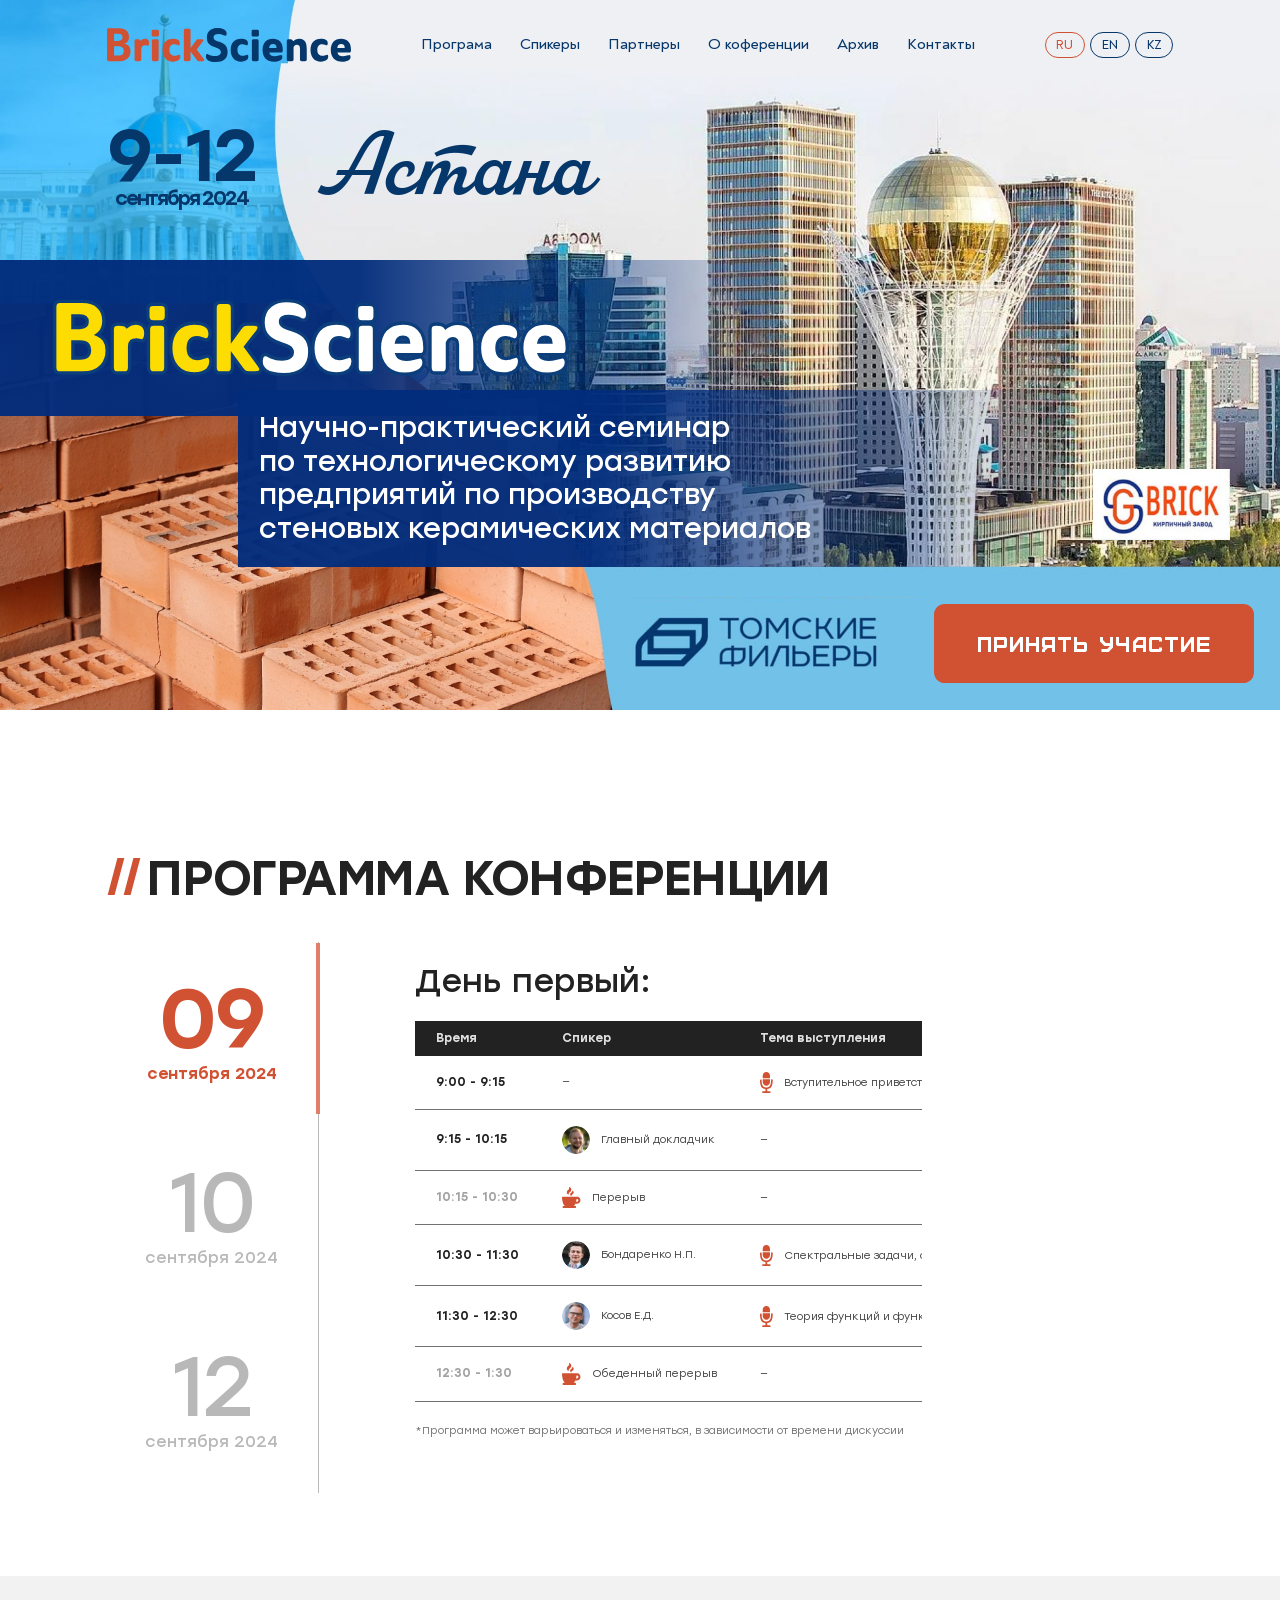
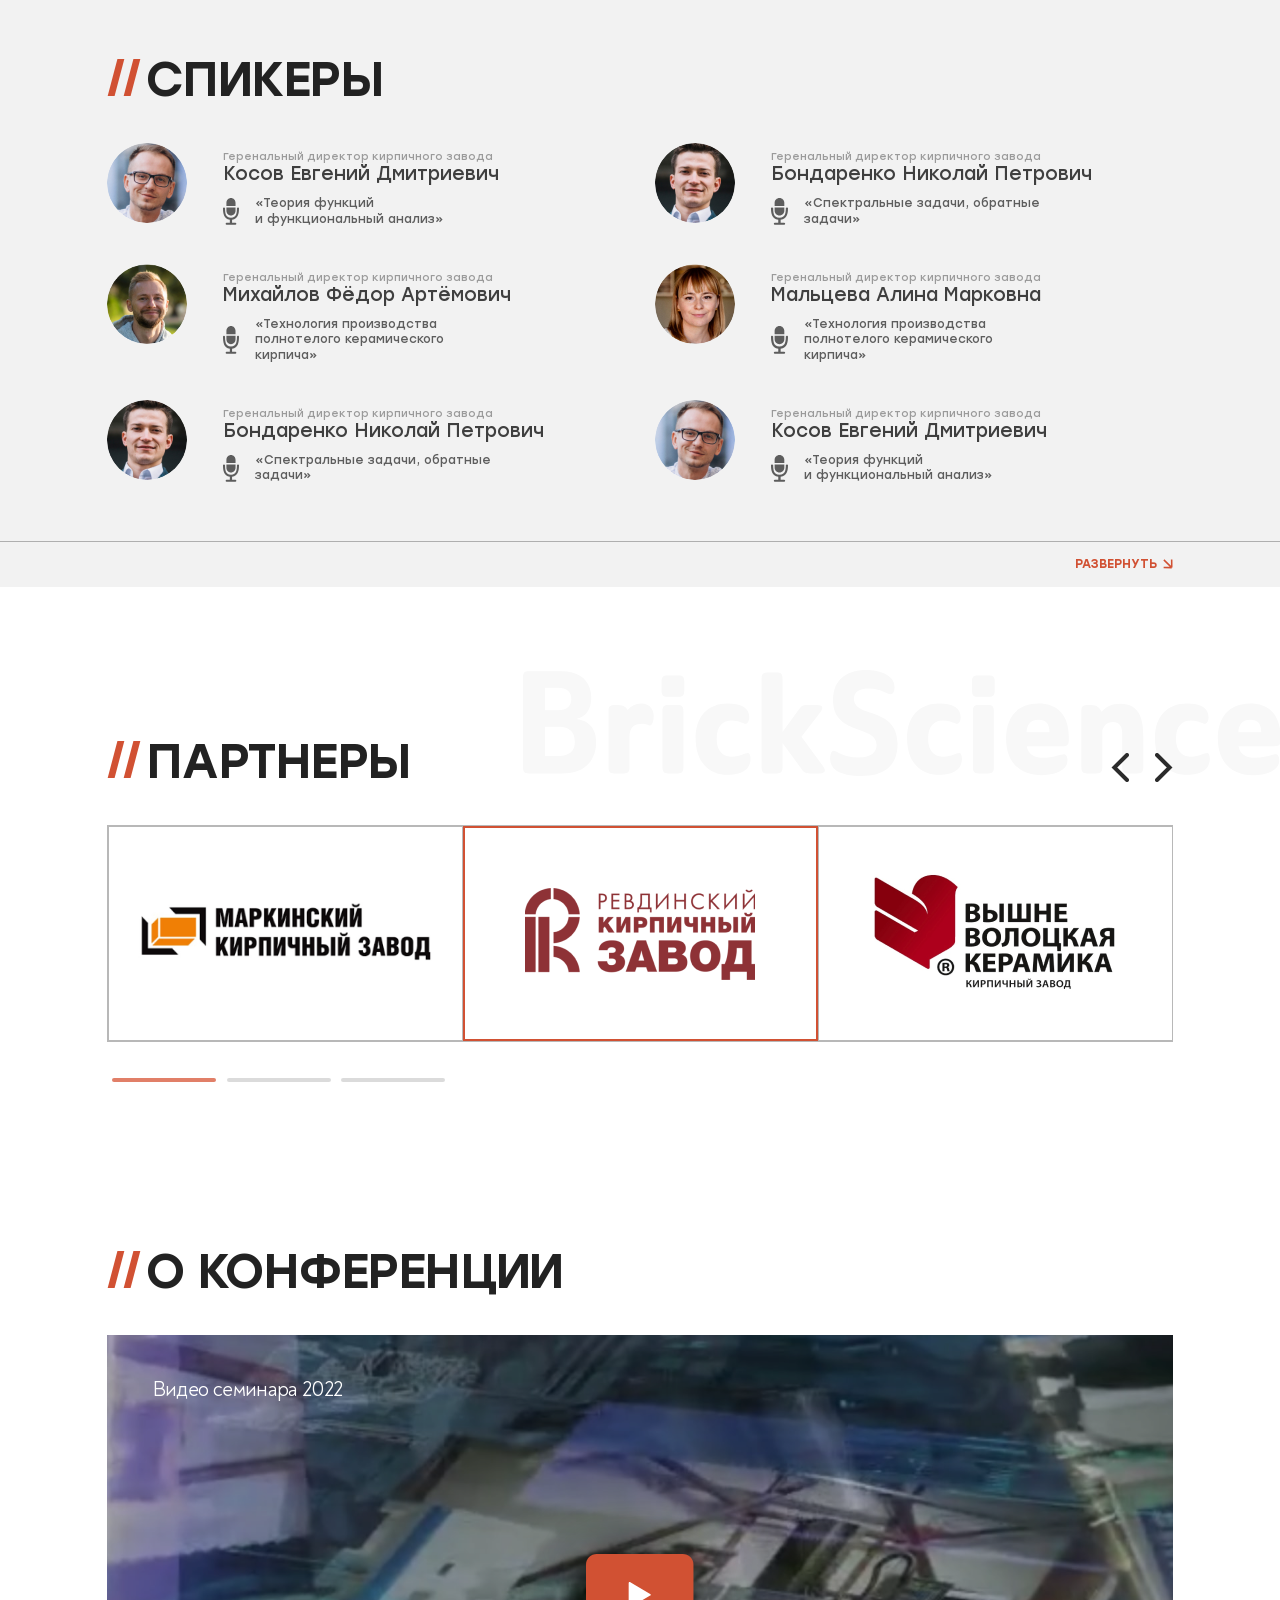
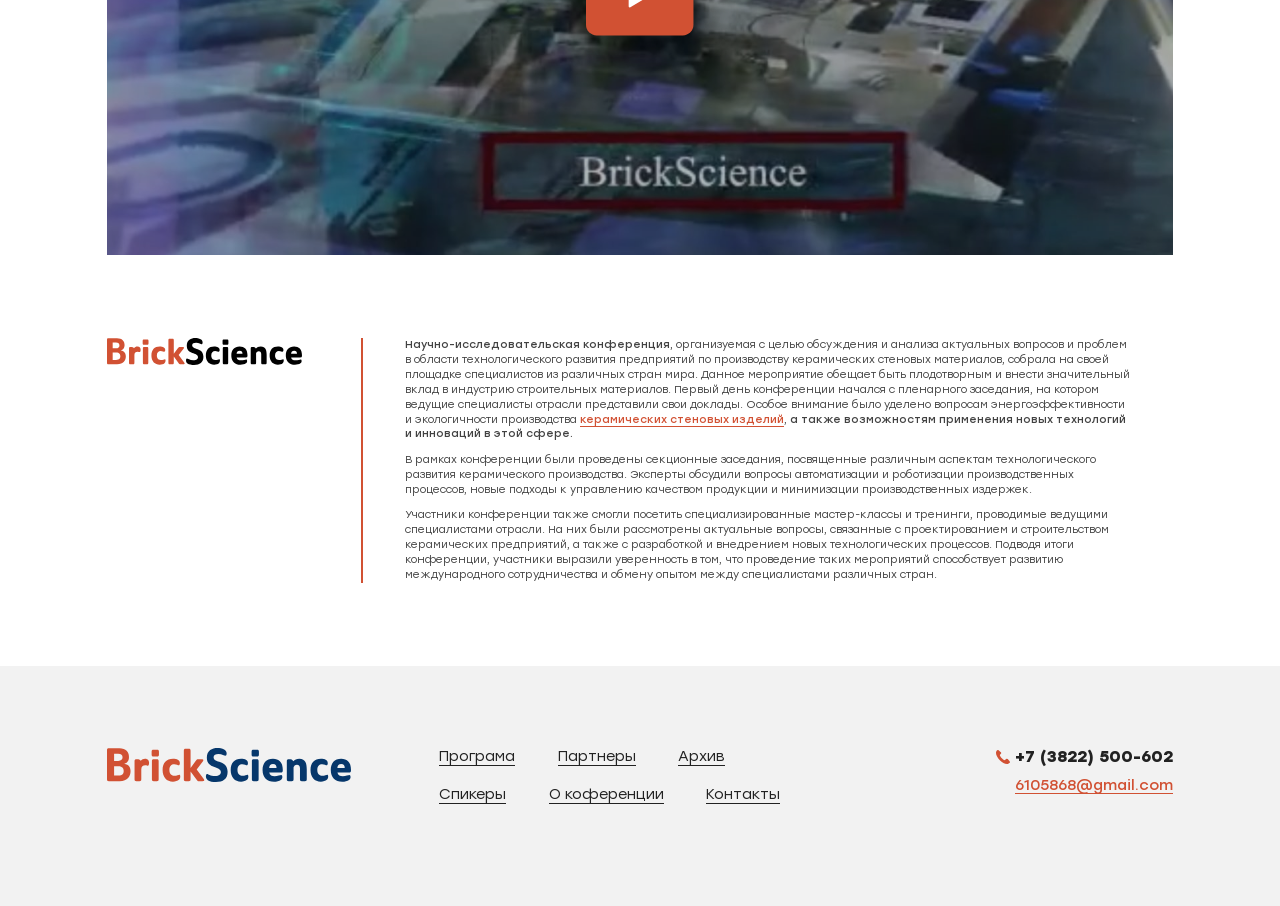
==== commit 95df50b7: "Add files via upload" ====
--- a/index.html
+++ b/index.html
@@ -17,9 +17,10 @@
 	<link rel="stylesheet" href="libs/fancybox-master/dist/jquery.fancybox.min.css" />
 	<link rel="stylesheet" href="libs/slick-1.5.9/slick/slick.css" />
 	<link rel="stylesheet" href="libs/slick-1.5.9/slick/slick-theme.css" />
+	<link rel="stylesheet" href="libs/vanillajs-datepicker-master/dist/css/datepicker.min.css">
 	<link rel="stylesheet" href="css/fonts.css" />
-	<link rel="stylesheet" href="css/main.css?ver=1.1" />
-	<link rel="stylesheet" href="css/media.css?ver=1.1" />
+	<link rel="stylesheet" href="css/main.css?ver=1.4" />
+	<link rel="stylesheet" href="css/media.css?ver=1.4" />
 </head>
 <body>
 
@@ -574,8 +575,10 @@
 	<script src="libs/slick-1.5.9/slick/slick.min.js"></script>
 	<script src="libs/scroll2id/PageScroll2id.min.js"></script>
 	<script src="libs/mask/jquery.maskedinput.js"></script>
+	<script src="libs/vanillajs-datepicker-master/dist/js/datepicker-full.min.js"></script>
+	<script src="libs/vanillajs-datepicker-master/dist/js/locales/ru.js"></script>
 	<script src="libs/jQueryFormStyler-master/jquery.formstyler.min.js"></script>
-	<script src="js/common.js?ver=1.1"></script>
+	<script src="js/common.js?ver=1.4"></script>
 	<!-- Yandex.Metrika counter --><!-- /Yandex.Metrika counter -->
 	<!-- Google Analytics counter --><!-- /Google Analytics counter -->
 </body>
--- a/libs/vanillajs-datepicker-master/dist/css/datepicker.min.css
+++ b/libs/vanillajs-datepicker-master/dist/css/datepicker.min.css
@@ -0,0 +1 @@
+.datepicker{width:-moz-min-content;width:min-content}.datepicker:not(.active){display:none}.datepicker-dropdown{padding-top:4px;position:absolute;z-index:20}.datepicker-dropdown.datepicker-orient-top{padding-bottom:4px;padding-top:0}.datepicker-picker{background-color:#fff;border-radius:4px;display:flex;flex-direction:column}.datepicker-dropdown .datepicker-picker{box-shadow:0 2px 3px hsla(0,0%,4%,.1),0 0 0 1px hsla(0,0%,4%,.1)}.datepicker-main{flex:auto;padding:2px}.datepicker-footer{background-color:#f5f5f5;box-shadow:inset 0 1px 1px hsla(0,0%,4%,.1)}.datepicker-title{background-color:#f5f5f5;box-shadow:inset 0 -1px 1px hsla(0,0%,4%,.1);font-weight:700;padding:.375rem .75rem;text-align:center}.datepicker-controls{display:flex}.datepicker-header .datepicker-controls{padding:2px 2px 0}.datepicker-controls .button{align-items:center;background-color:#fff;border:1px solid #dcdcdc;border-radius:4px;box-shadow:none;color:#363636;cursor:pointer;display:inline-flex;font-size:1rem;height:2.25em;justify-content:center;line-height:1.5;margin:0;padding:calc(.375em - 1px) .75em;position:relative;text-align:center;vertical-align:top;white-space:nowrap}.datepicker-controls .button:active,.datepicker-controls .button:focus{outline:none}.datepicker-controls .button:hover{border-color:#b8b8b8;color:#363636}.datepicker-controls .button:focus{border-color:#3273dc;color:#363636}.datepicker-controls .button:focus:not(:active){box-shadow:0 0 0 .125em rgba(50,115,220,.25)}.datepicker-controls .button:active{border-color:#474747;color:#363636}.datepicker-controls .button[disabled]{cursor:not-allowed}.datepicker-header .datepicker-controls .button{border-color:transparent;font-weight:700}.datepicker-header .datepicker-controls .button:hover{background-color:#f9f9f9}.datepicker-header .datepicker-controls .button:active{background-color:#f2f2f2}.datepicker-footer .datepicker-controls .button{border-radius:2px;flex:auto;font-size:.75rem;margin:calc(.375rem - 1px) .375rem}.datepicker-controls .view-switch{flex:auto}.datepicker-controls .next-button,.datepicker-controls .prev-button{flex:0 0 14.2857142857%;padding-left:.375rem;padding-right:.375rem}.datepicker-controls .next-button.disabled,.datepicker-controls .prev-button.disabled{visibility:hidden}.datepicker-grid,.datepicker-view{display:flex}.datepicker-view{align-items:stretch;width:15.75rem}.datepicker-grid{flex:auto;flex-wrap:wrap}.datepicker .days{display:flex;flex:auto;flex-direction:column}.datepicker .days-of-week{display:flex}.datepicker .week-numbers{display:flex;flex:0 0 9.6774193548%;flex-direction:column}.datepicker .weeks{align-items:stretch;display:flex;flex:auto;flex-direction:column}.datepicker span{-webkit-touch-callout:none;align-items:center;border-radius:4px;cursor:default;display:flex;justify-content:center;-webkit-user-select:none;-moz-user-select:none;user-select:none}.datepicker .dow{font-size:.875rem;font-weight:700;height:1.5rem}.datepicker .week{color:#b8b8b8;flex:auto;font-size:.75rem}.datepicker .days .dow,.datepicker-cell{flex-basis:14.2857142857%}.datepicker-cell{height:2.25rem}.datepicker-cell:not(.day){flex-basis:25%;height:4.5rem}.datepicker-cell:not(.disabled):hover{background-color:#f9f9f9;cursor:pointer}.datepicker-cell.focused:not(.selected){background-color:#e9e9e9}.datepicker-cell.selected,.datepicker-cell.selected:hover{background-color:#3273dc;color:#fff;font-weight:600}.datepicker-cell.disabled{color:#dcdcdc}.datepicker-cell.next:not(.disabled),.datepicker-cell.prev:not(.disabled){color:#7a7a7a}.datepicker-cell.next.selected,.datepicker-cell.prev.selected{color:#e6e6e6}.datepicker-cell.highlighted:not(.selected):not(.range):not(.today){background-color:#f5f5f5;border-radius:0}.datepicker-cell.highlighted:not(.selected):not(.range):not(.today):not(.disabled):hover{background-color:#efefef}.datepicker-cell.highlighted:not(.selected):not(.range):not(.today).focused{background-color:#e9e9e9}.datepicker-cell.today:not(.selected){background-color:#00d1b2}.datepicker-cell.today:not(.selected):not(.disabled){color:#fff}.datepicker-cell.today.focused:not(.selected){background-color:#00ccad}.datepicker-cell.range-end:not(.selected),.datepicker-cell.range-start:not(.selected){background-color:#b8b8b8;color:#fff}.datepicker-cell.range-end.focused:not(.selected),.datepicker-cell.range-start.focused:not(.selected){background-color:#b3b3b3}.datepicker-cell.range-start:not(.range-end){border-radius:4px 0 0 4px}.datepicker-cell.range-end:not(.range-start){border-radius:0 4px 4px 0}.datepicker-cell.range{background-color:#dcdcdc;border-radius:0}.datepicker-cell.range:not(.disabled):not(.focused):not(.today):hover{background-color:#d7d7d7}.datepicker-cell.range.disabled{color:#c6c6c6}.datepicker-cell.range.focused{background-color:#d1d1d1}.datepicker-input.in-edit{border-color:#276bda}.datepicker-input.in-edit:active,.datepicker-input.in-edit:focus{box-shadow:0 0 .25em .25em rgba(39,107,218,.2)}
--- a/css/main.css
+++ b/css/main.css
@@ -1,17 +1,17 @@
 *::-webkit-input-placeholder {
-	color: #666;
+	color: rgba(34, 34, 34, 0.64);
 	opacity: 1;
 }
 *:-moz-placeholder {
-	color: #666;
+	color: rgba(34, 34, 34, 0.64);
 	opacity: 1;
 }
 *::-moz-placeholder {
-	color: #666;
+	color: rgba(34, 34, 34, 0.64);
 	opacity: 1;
 }
 *:-ms-input-placeholder {
-	color: #666;
+	color: rgba(34, 34, 34, 0.64);
 	opacity: 1;
 }
 
@@ -161,6 +161,7 @@
 	background: #d15133;
 	border-radius: 0.833vw;
 	line-height: 110%;
+	cursor: pointer;
 	letter-spacing: 0.05em;
 	text-transform: uppercase;
 	text-align: center;
@@ -170,6 +171,7 @@
 	justify-content: center;
 	text-align: center;
 	font-family: 'Furore';
+	border: none;
 }
 .btn-main:hover {
 	background: #9d1e00;
@@ -511,15 +513,25 @@
 	display: flex;
 	align-items: center;
 	justify-content: center;
+	transition: all 0.3s;
+	border: 0.104vw solid transparent;
+}
+.slider-partners .slick-slide {
 	border: 0.104vw solid rgba(34, 34, 34, 0.32);
-	transition: all 0.3s;
-}
+}
+.slider-partners .slick-current + .slick-slide {
+	border-color: #d15133;
+}
+.slider-partners .slick-current + .slick-slide .item-partner {
+	border-color: #d15133;
+}
+.slider-partners .slick-list {
+	border: 0.104vw solid rgba(34, 34, 34, 0.32);
+}
+
 .item-partner img {
 	max-width: 100%;
 	max-height: 100%;
-}
-.slider-partners .slick-list {
-	padding: 0 0.069vw;
 }
 .slider-partners {
 	padding: 3.333vw 0;
@@ -556,10 +568,6 @@
 }
 .slider-partners .slick-prev {
 	right: 3.438vw;
-}
-.slick-current + .slick-slide .item-partner {
-	border-color: #d15133;
-	border-width: 0.208vw;
 }
 .slick-dots {
 	bottom: 0;
@@ -922,4 +930,429 @@
 	margin-top: 0.833vw;
 	font-weight: 300;
 	color: rgba(34, 34, 34, 0.64);
-}+}
+.slider-partners:not(.slick-initialized) > li:not(:first-child),
+.item-for-archive:not(.slick-initialized) > li:not(:first-child),
+.slider-nav-archive:not(.slick-initialized) > li:not(:first-child),
+.slider-for-program:not(.slick-initialized) > li:not(:first-child),
+.slider-nav-program:not(.slick-initialized) > li:not(:first-child) {
+	display: none;
+}
+
+.application {
+	padding-top: 6.458vw;
+}
+.application .title-section {
+	margin-bottom: 3.125vw;
+}
+.application .title-main {
+	margin-bottom: 2.188vw;
+}
+.item-form {
+	margin-bottom: 0.833vw;
+	position: relative;
+}
+.item-form .jq-selectbox__select-text,
+.item-form input,
+.item-form textarea {
+	padding: 0 1.667vw;
+	height: 3.958vw;
+	font-size: 1.042vw;
+	line-height: 140%;
+	border: 1px solid rgba(34, 34, 34, 0.16);
+	border-radius: 0.833vw;
+	color: #222;
+	font-weight: 300;
+	font-family: 'Stolzl';
+	width: 100%;
+	background: #fff;
+}
+.item-form .jq-selectbox {
+	display: block;
+	z-index: 5 !important;
+	width: 100%;
+}
+.row.row_application {
+	margin: 0 -1.667vw;
+}
+.row.row_application > div {
+	padding: 0 1.667vw;
+}
+.row.row_application .row:not(.row_application) {
+	margin: 0 -0.417vw;
+}
+.row.row_application .row:not(.row_application) > div {
+	padding: 0 0.417vw;
+}
+.btn-page {
+	height: 3.958vw;
+	font-size: 1.042vw;
+	line-height: 140%;
+	color: rgba(34, 34, 34, 0.86);
+	font-weight: 300;
+	width: 100%;
+	background: #f2f2f2;
+	border-radius: 0.833vw;
+	border: none;
+	display: flex;
+	align-items: center;
+	justify-content: center;
+	text-align: center;
+	padding: 0;
+}
+.btn-page:hover {
+	background: #cdc8c8;
+}
+
+.upload-main__title {
+	margin-bottom: 1.25vw;
+	font-size: 1.042vw;
+}
+.preview-container {
+	height: 22.604vw;
+	font-weight: 300;
+	border-radius: 0.833vw;
+	cursor: pointer;
+	display: flex;
+	flex-direction: column;
+	align-items: center;
+	justify-content: center;
+	background: #f2f2f2;
+	position: relative;
+	z-index: 1;
+}
+.preview-container__button {
+	width: 7.656vw;
+	height: 7.656vw;
+	margin-bottom: 1.667vw;
+	filter: brightness(70%);
+	background-image: url(../img/button_upload.svg);
+	background-repeat: no-repeat;
+	background-position: center;
+	background-size: contain;
+	transition: all 0.3s;
+}
+.preview-container__title {
+	font-size: 1.042vw;
+	margin-bottom: 0.417vw;
+}
+.preview-container__descr {
+	color: rgba(34, 34, 34, 0.42);
+}
+.preview-container__image {
+	border-radius: 0.833vw;
+	position: absolute;
+	top: 0;
+	left: 0;
+	width: 100%;
+	height: 100%;
+	z-index: -1;
+}
+.preview-container__image img {
+	width: 100%;
+	height: 100%;
+	margin: 0 ;
+	object-fit: cover;
+	font-family: 'object-fit: cover;';
+	border-radius: 0.833vw;
+}
+.preview-container__image::after {
+	position: absolute;
+	display: block;
+	content: " ";
+	top: 0;
+	left: 0;
+	width: 100%;
+	height: 100%;
+	border-radius: 0.833vw;
+	background: rgba(0, 0, 0, 0.44);
+}
+.upload-main.uploaded .preview-container {
+	color: rgba(255, 255, 255, 0.86);
+}
+.upload-main.uploaded .preview-container__button {
+	filter: brightness(90%);
+}
+.upload-main.uploaded .preview-container__descr {
+	color: rgba(255, 255, 255, 0.42);
+}
+.row_docs {
+	align-items: flex-end;
+}
+.preview-container input {
+	position: absolute;
+	top: 0;
+	left: 0;
+	width: 100%;
+	height: 100%;
+	z-index: 5;
+	opacity: 0;
+}
+.radio,
+.checkbox {
+	font-size: 1.042vw;
+	line-height: 140%;
+	margin-top: 1.042vw;
+	letter-spacing: normal;
+	display: flex;
+	text-align: left;
+}
+.radio label input,
+.checkbox label input {
+	position: absolute;
+	z-index: -1;
+	height: 1px !important;
+	width: 1px !important;
+	opacity: 0 !important;
+	margin:  0 !important;
+}
+.radio label > span,
+.checkbox label > span {
+	position: relative;
+	padding: 0 0 0 2.917vw;
+	display: block;
+	cursor: pointer;
+}
+.radio label > span::before,
+.checkbox label > span:before {
+	content: '';
+	position: absolute;
+	top: 0;
+	left: 0;
+	width: 1.667vw;
+	height: 1.667vw;
+	border: 1px solid rgba(34, 34, 34, 0.16);
+	border-radius: 0.313vw;
+	transition: .2s;
+}
+.radio label > span::after,
+.checkbox label > span:after {
+	content: '';
+	position: absolute;
+	top: 0px;
+	left: 0px;
+	width: 1.667vw;
+	height: 1.667vw;
+	content: "\f00c";
+	display: -webkit-flex;
+	display: -moz-flex;
+	display: -ms-flex;
+	display: -o-flex;
+	display: flex;
+	align-items: center;
+	justify-content: center;
+	-moz-osx-font-smoothing: grayscale;
+	-webkit-font-smoothing: antialiased;
+	font-style: normal;
+	font-variant: normal;
+	text-rendering: auto;
+	line-height: 1;
+	font-family: "Font Awesome 5 Pro";
+	font-weight: 700;
+	background-image: none;
+	color: #D15133;
+	font-size: 0.938vw;
+	opacity: 0;
+	transition: .2s;
+}
+.radio label input:checked + span:after,
+.checkbox label input:checked + span:after {
+	opacity: 1;
+}
+.checkbox strong {
+	font-weight: 500;
+	color: #d15133;
+}
+.title-main_application {
+	margin-top: 3.333vw;
+}
+.title-main_application span {
+	color: #d15133;
+}
+.radio label > span::before {
+	border-radius: 50%;
+}
+.radio label span {
+	font-weight: 300;
+}
+.radio label input:checked + span {
+	font-weight: 400;
+}
+.radio label > span::after {
+	background-image: url(../img/radio_active.svg);
+	content: " ";
+	background-size: contain;
+}
+.radio label input:checked + span::before {
+	border-color: transparent;
+}
+.wrap-radios {
+	margin-bottom: 2.604vw;
+	display: flex;
+	align-items: center;
+	flex-wrap: wrap;
+}
+.wrap-radios .radio {
+	margin-right: 3.333vw;
+}
+.wrap-radios .radio:last-child {
+	margin-right: 0;
+}
+.application .btn-main {
+	width: 100%;
+	padding: 0 0.521vw;
+	margin-top: 1.563vw;
+}
+.checkbox a {
+	color: #222;
+	border-bottom: 1px solid #222;
+}
+.checkbox a:hover {
+	border-color: transparent;
+}
+.descr-min {
+	margin-top: 1.25vw;
+	font-weight: 300;
+	color: rgba(34, 34, 34, 0.64);
+}
+.descr-min span {
+	color: #d15133;
+}
+.quantity {
+	width: 100%;
+	height: 3.958vw;
+	margin-bottom: 2.188vw;
+	display: flex;
+	border: 1px solid rgba(34, 34, 34, 0.16);
+	border-radius: 0.833vw;
+	color: #222;
+}
+.quantity-button {
+	flex: 1;
+	border: none;
+	background-color: transparent;
+	font-size: 1.302vw;
+	line-height: 111%;
+	text-transform: uppercase;
+	color: rgba(34, 34, 34, 0.64);
+	display: flex;
+	align-items: center;
+	justify-content: center;
+	cursor: pointer;
+	font-weight: 300;
+	font-family: 'Stolzl';
+}
+.quantity__input {
+	flex: 2.2;
+	display: flex;
+	position: relative;
+}
+.quantity input {
+	font-size: 1.042vw;
+	width: 100%;
+	font-weight: 300;
+	font-family: 'Stolzl';
+	line-height: 111%;
+	color: transparent;
+	border: none;
+	padding: 0;
+	border: none;
+	text-align: center;
+	background-color: transparent;
+	transition: initial;
+}
+.quantity.selected input {
+	color: rgba(34, 34, 34, 0.64);
+}
+.selected .quantity__placeholder {
+	opacity: 0;
+}
+.quantity__placeholder {
+	font-size: 1.042vw;
+	font-weight: 300;
+	font-family: 'Stolzl';
+	display: flex;
+	align-items: center;
+	justify-content: center;
+	text-align: center;
+	position: absolute;
+	top: 0;
+	left: 0;
+	width: 100%;
+	height: 100%;
+	pointer-events: none;
+	color: rgba(34, 34, 34, 0.64);
+}
+input[type=number]::-webkit-inner-spin-button,
+input[type=number]::-webkit-outer-spin-button
+{
+	-webkit-appearance: none;
+	margin: 0;
+}
+input[type=number]
+{
+	-moz-appearance: textfield;
+}
+.item-form__icon {
+	width: 1.771vw;
+	height: 1.771vw;
+	right: 1.667vw;
+	top: 0;
+	bottom: 0;
+	margin: auto;
+	display: flex;
+	align-items: center;
+	justify-content: center;
+	position: absolute;
+	pointer-events: none;
+}
+.item-form__icon img {
+	width: 100%;
+	height: auto;
+	max-width: 100%;
+	max-height: 100%;
+}
+.item-form .jq-selectbox__select-text {
+	display: flex;
+	color: rgba(34, 34, 34, 0.64);
+	align-items: center;
+}
+.item-form .changed .jq-selectbox__select-text {
+	color: #222;
+}
+.jq-selectbox__dropdown {
+	border-radius: 0.156vw;
+	font-size: 1.042vw;
+	line-height: 140%;
+    border: 1px solid rgba(34, 34, 34, 0.16);
+    border-radius: 0.833vw;
+	background: #fff;
+	width: 100%;
+	font-weight: 300;
+	max-height: 15.625vw;
+	overflow: auto;
+	top: 100% !important;
+	bottom: auto !important;
+}
+.jq-selectbox__dropdown li {
+	padding: 0.781vw 1.563vw;
+	cursor: pointer;
+	transition: all 0.3s;
+}
+.jq-selectbox__dropdown li:hover {
+	background-color: #f3f3f3;
+}
+.item-form .jq-selectbox__trigger {
+	width: 0.99vw;
+	height: 0.573vw;
+	right: 1.563vw;
+	top: 0;
+	bottom: 0;
+	margin: auto;
+	position: absolute;
+	cursor: pointer;
+	background-image: url(../img/trigger.svg);
+	background-repeat: no-repeat;
+	background-position: center;
+	background-size: contain;
+}
--- a/css/media.css
+++ b/css/media.css
@@ -64,7 +64,7 @@
         width: 140px;
     }
     .billbord__icon {
-        margin-top: 15px;
+        margin-top: 7px;
         margin-right: 0;
     }
     .billbord {
@@ -214,6 +214,13 @@
     .item-partner {
         height: 70px;
         padding: 15px;
+        border: 1px solid rgba(34, 34, 34, 0.32);
+    }
+    .slider-partners .slick-list {
+        border: 1px solid rgba(34, 34, 34, 0.32);
+    }
+    .slider-partners .slick-slide {
+        border: none;
     }
     .slider-partners {
         padding: 30px 0;
@@ -232,9 +239,6 @@
     }
     .slick-dots li {
         margin: 0 3px;
-    }
-    .slider-partners .slick-list {
-        padding: 0 1.5px;
     }
     .partners {
         padding: 40px 0;
@@ -394,6 +398,111 @@
     .page-archive .title-section {
         margin-bottom: 5px;
     }
+    .application .title-main {
+        margin: 20px 0;
+    }
+    .item-form {
+        margin-bottom: 15px;
+    }
+    .item-form .jq-selectbox__select-text, .item-form input, .item-form textarea {
+        height: 50px;
+        font-size: 14px;
+        border-radius: 6px;
+        padding: 0 15px;
+    }
+    .application .title-section {
+        margin-bottom: 5px;
+    }
+    .btn-page {
+        height: 50px;
+        font-size: 14px;
+        border-radius: 6px;
+    }
+    .row.row_application > div {
+        padding: 0 15px;
+    }
+    .row.row_application {
+        margin: 0 -15px;
+    }
+    .radio, .checkbox {
+        font-size: 14px;
+        margin-top: 20px;
+    }
+    .radio label > span, .checkbox label > span {
+        padding-left: 30px;
+    }
+    .radio label > span::after, .checkbox label > span:after,
+    .radio label > span::before, .checkbox label > span:before {
+        width: 19px;
+        height: 19px;
+        top: 0;
+        font-size: 12px;
+    }
+    .upload-main__title {
+        margin-bottom: 15px;
+        font-size: 14px;
+    }
+    .preview-container {
+        height: 300px;
+        border-radius: 16px;
+    }
+    .preview-container__image img,
+    .preview-container__image {
+        border-radius: 16px;
+    }
+    .upload-main {
+        margin-bottom: 15px;
+    }
+    .preview-container__button {
+        width: 120px;
+        height: 120px;
+        margin-bottom: 20px;
+    }
+    .preview-container__title {
+        font-size: 15px;
+        margin-bottom: 8px;
+    }
+    .wrap-radios .radio {
+        margin-right: 0;
+        margin-bottom: 15px;
+        margin-top: 0;
+    }
+    .wrap-radios {
+        display: block;
+    }
+    .descr-min {
+        margin-top: 12px;
+        margin-bottom: 15px;
+    }
+    .quantity {
+        height: 50px;
+        margin-bottom: 15px;
+        border-radius: 6px;
+    }
+    .quantity__placeholder {
+        font-size: 14px;
+    }
+    .quantity-button {
+        font-size: 18px;
+    }
+    .quantity input {
+        font-size: 14px;
+    }
+    .item-form__icon {
+        width: 20px;
+        height: 20px;
+        right: 15px;
+    }
+    .row.row_application .row:not(.row_application) > div {
+        padding: 0 4px;
+    }
+    .row.row_application .row:not(.row_application) {
+        margin: 0 -4px;
+    }
+    .application {
+        padding-top: 30px;
+        padding-bottom: 40px;
+    }
 }
 
 
